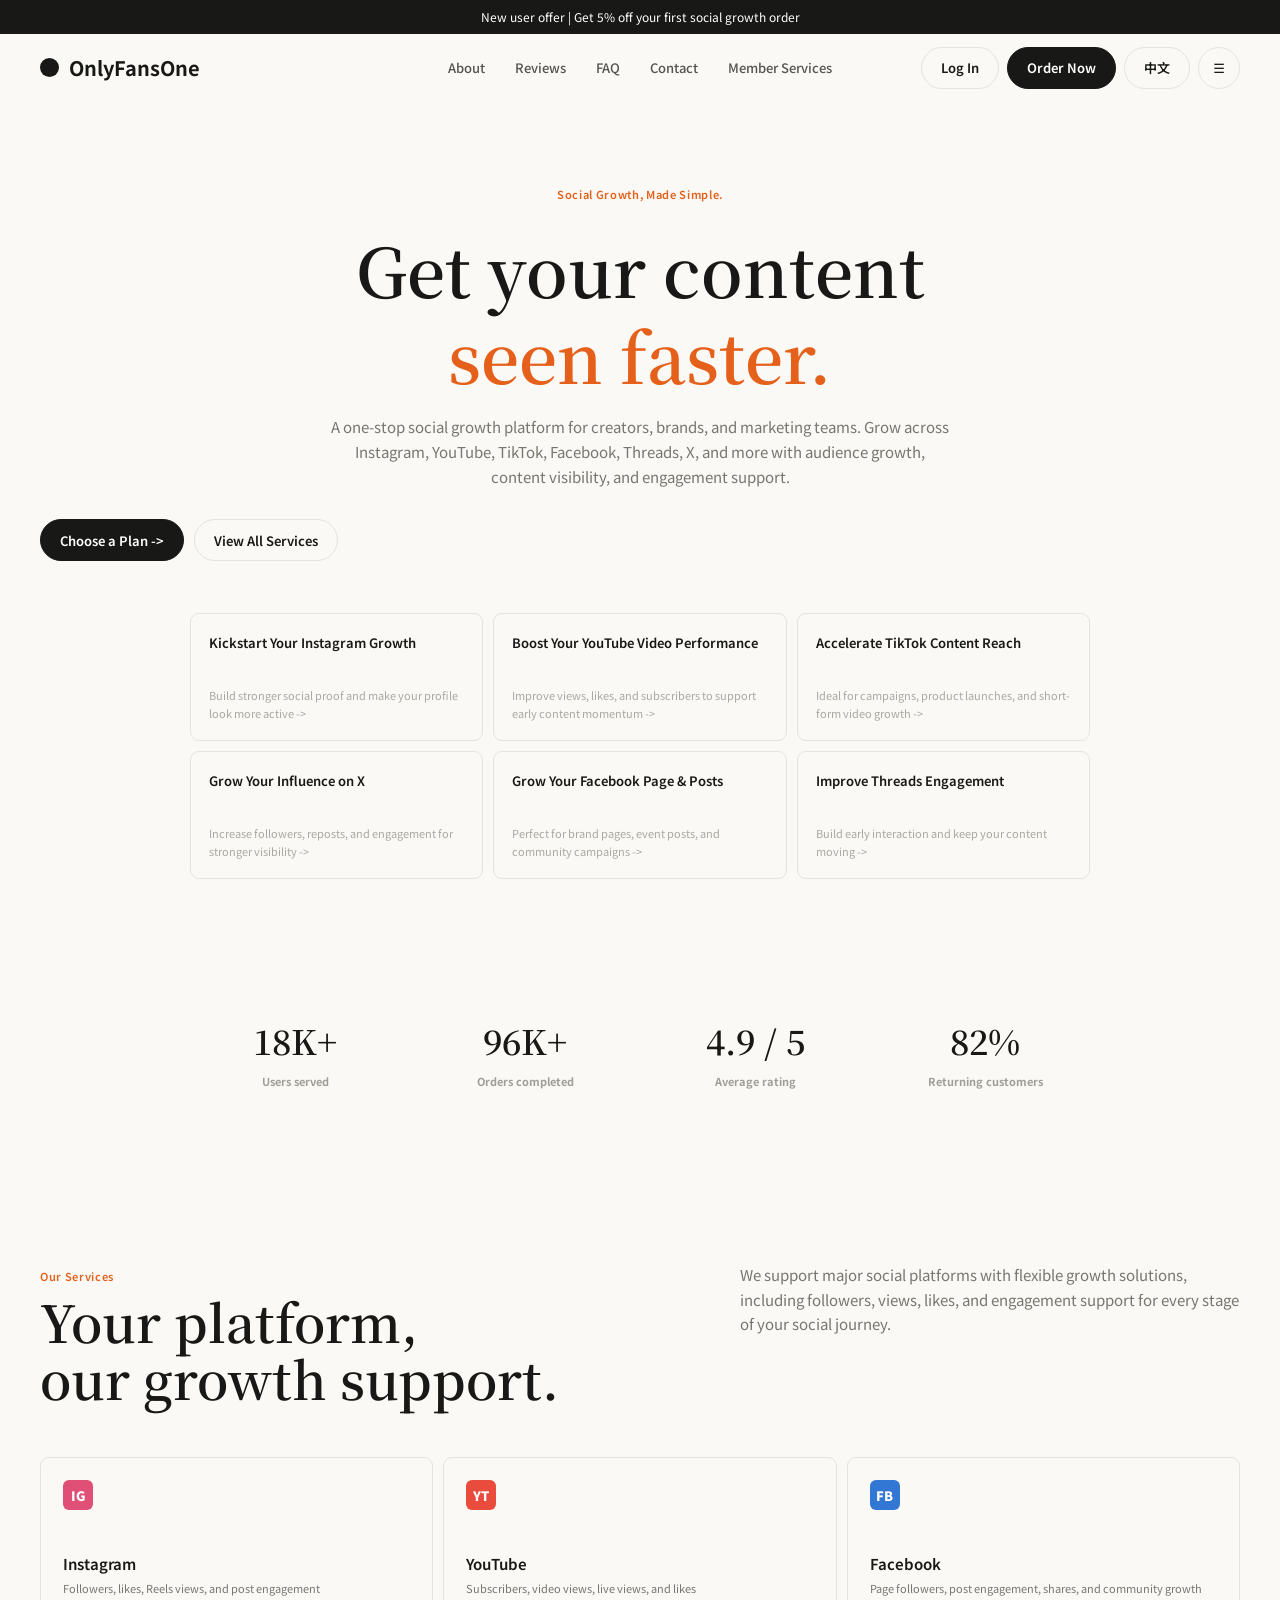
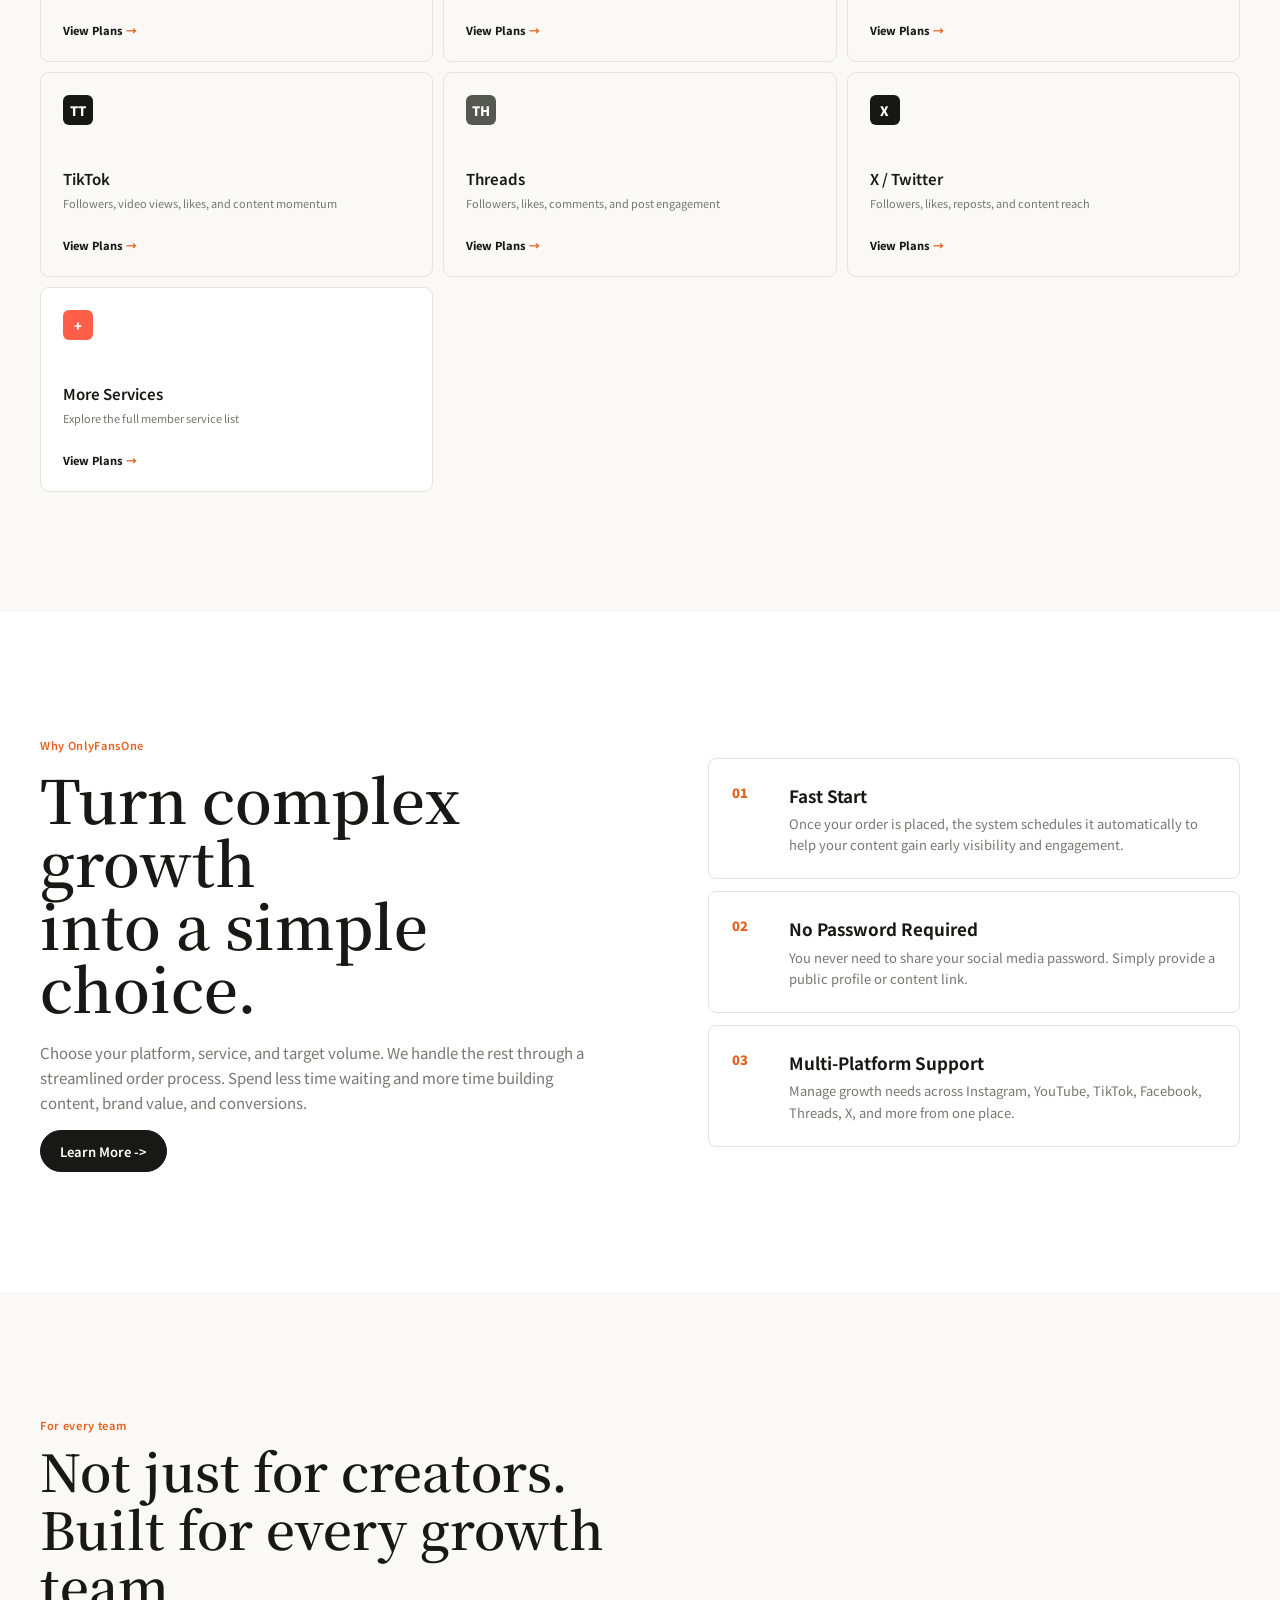
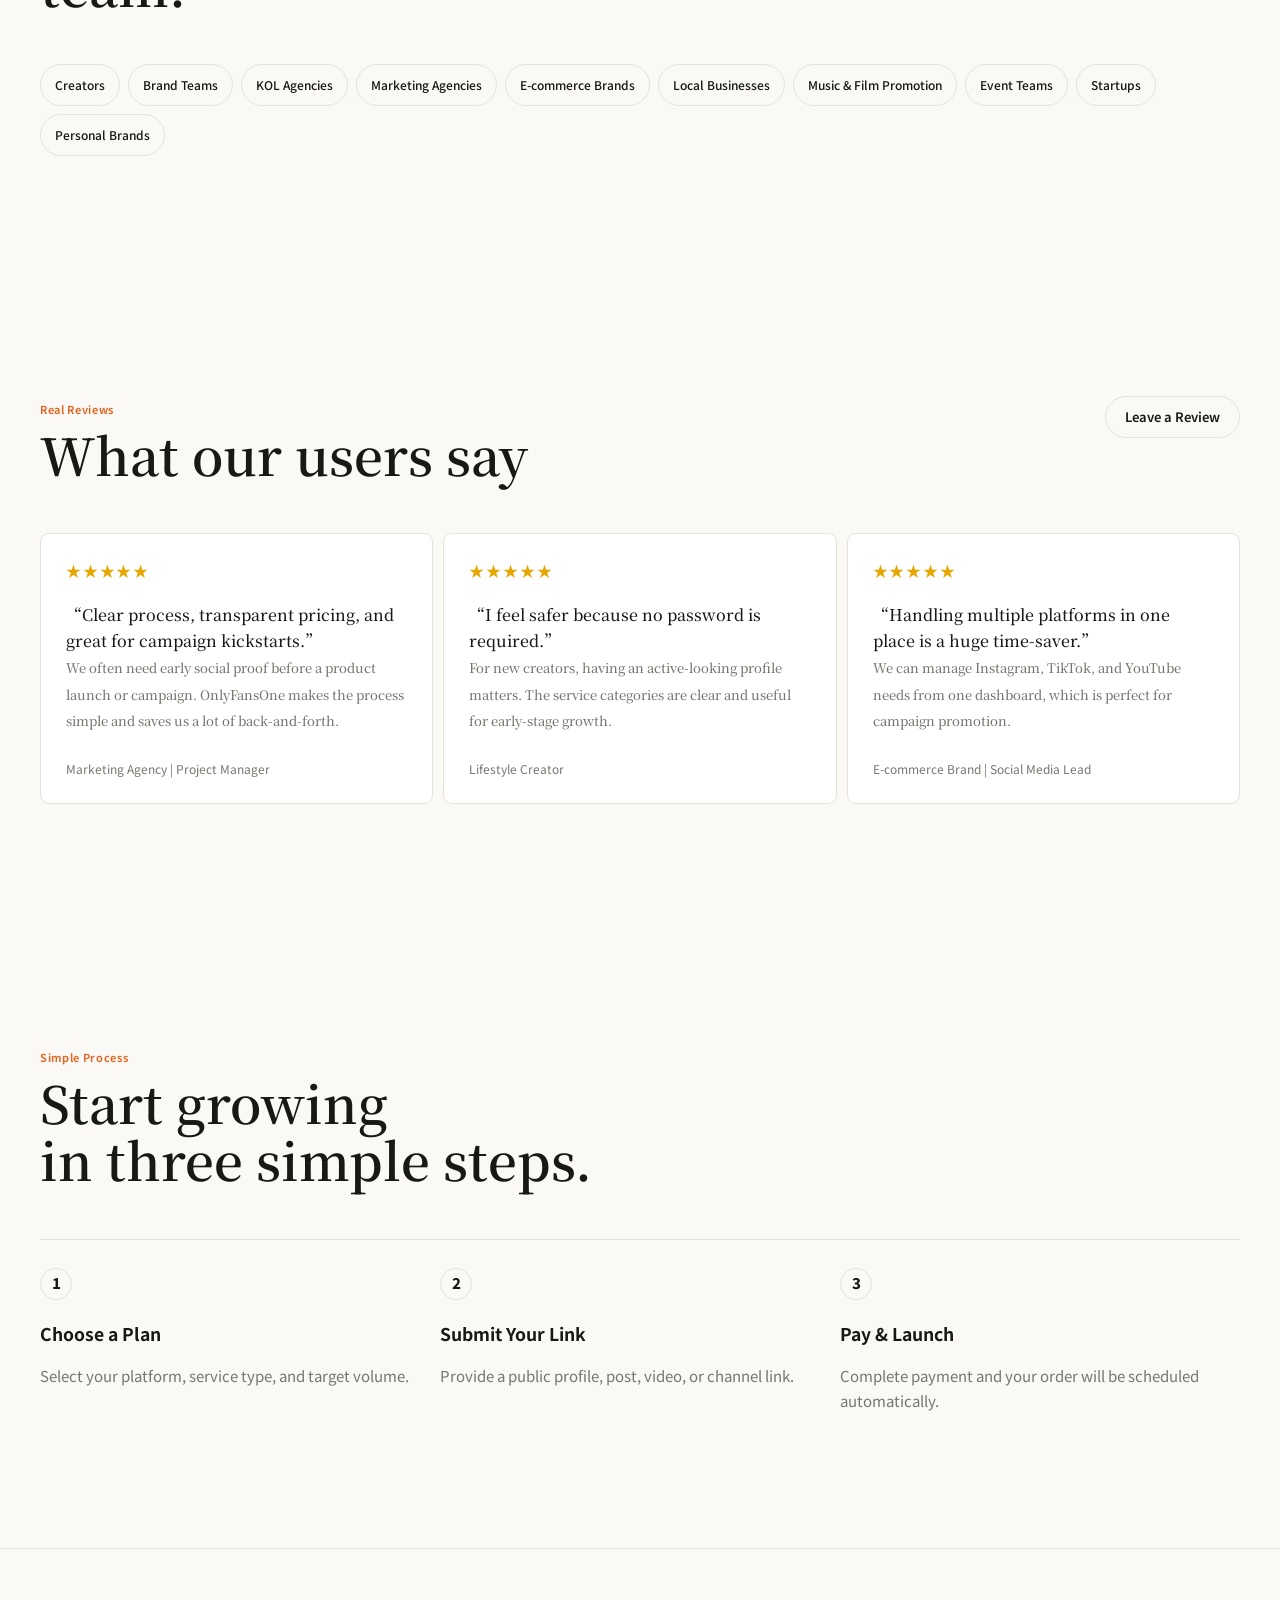
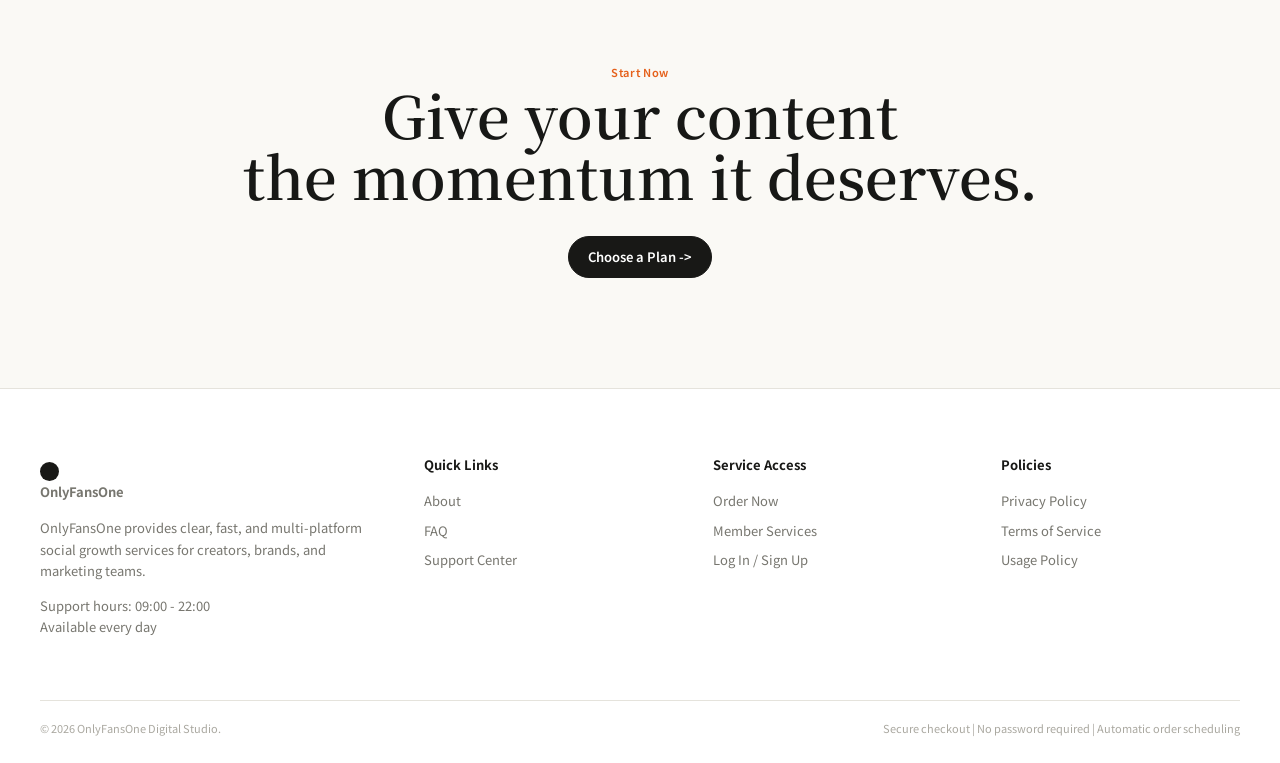
==== index.html @ 5cb70c7c "Publish OnlyFansOne static site" ====
<!doctype html>
<html lang="en">
<head>
  <meta charset="UTF-8">
  <meta name="viewport" content="width=device-width, initial-scale=1.0">
  <meta name="description" content="OnlyFansOne helps creators, brands, and marketing teams grow across Instagram, YouTube, TikTok, Facebook, Threads, X, and more with audience growth, content visibility, views, and engagement support.">
  <title>OnlyFansOne | Social Media Growth & Content Visibility Platform</title>
  <link rel="preconnect" href="https://fonts.googleapis.com">
  <link rel="preconnect" href="https://fonts.gstatic.com" crossorigin>
  <link href="https://fonts.googleapis.com/css2?family=Noto+Sans+TC:wght@400;500;600;700;800&family=Noto+Serif+TC:wght@500;600;700&display=swap" rel="stylesheet">
  <style>
:root {
  --ink: #171816;
  --muted: #666962;
  --line: #dfe1da;
  --paper: #f6f7f2;
  --white: #ffffff;
  --coral: #ff5f49;
  --coral-dark: #d93e2a;
  --teal: #0d8f7a;
  --teal-soft: #dff4ef;
  --yellow: #ffd65a;
  --blue: #3377d4;
  --shadow: 0 18px 45px rgba(23, 24, 22, .09);
}

* { box-sizing: border-box; }
html { scroll-behavior: smooth; }
body {
  margin: 0;
  color: var(--ink);
  background: var(--paper);
  font-family: "Noto Sans TC", system-ui, sans-serif;
  font-size: 15px;
  line-height: 1.65;
  letter-spacing: 0;
}
button, input, select, textarea { font: inherit; }
button, a { -webkit-tap-highlight-color: transparent; }
a { color: inherit; text-decoration: none; }
img { display: block; max-width: 100%; }
.container { width: min(1160px, calc(100% - 40px)); margin: 0 auto; }
.eyebrow { color: var(--teal); font-size: 12px; font-weight: 800; letter-spacing: .12em; text-transform: uppercase; }
.section { padding: 92px 0; }
.section-head { display: flex; align-items: end; justify-content: space-between; gap: 24px; margin-bottom: 34px; }
.section-head h2, .page-title h1 { margin: 5px 0 0; font-size: clamp(30px, 4vw, 52px); line-height: 1.12; letter-spacing: 0; }
.section-head p { max-width: 500px; margin: 0; color: var(--muted); }
.muted { color: var(--muted); }
.small { font-size: 13px; }
.top-strip {
  padding: 7px 20px;
  color: #fff;
  background: var(--ink);
  text-align: center;
  font-size: 12px;
}
.nav {
  position: sticky; top: 0; z-index: 20;
  border-bottom: 1px solid rgba(223, 225, 218, .85);
  background: rgba(246, 247, 242, .94);
  backdrop-filter: blur(14px);
}
.nav-inner { min-height: 70px; display: flex; align-items: center; gap: 25px; }
.brand { display: inline-flex; align-items: center; gap: 9px; margin-right: auto; font-size: 20px; font-weight: 900; }
.brand-mark { width: 30px; height: 30px; display: grid; place-items: center; color: #fff; background: var(--coral); border-radius: 7px; font-size: 16px; transform: rotate(-4deg); }
.nav-links { display: flex; align-items: center; gap: 22px; font-size: 14px; font-weight: 600; }
.nav-actions { display: flex; gap: 8px; }
.menu-button { display: none; }
.btn {
  min-height: 44px; padding: 10px 18px; border: 1px solid var(--ink); border-radius: 6px;
  display: inline-flex; align-items: center; justify-content: center; gap: 8px;
  color: #fff; background: var(--ink); cursor: pointer; font-weight: 800; transition: .2s ease;
}
.btn:hover { transform: translateY(-2px); box-shadow: 0 8px 18px rgba(23, 24, 22, .15); }
.btn:disabled { opacity: .35; cursor: not-allowed; transform: none; box-shadow: none; }
.btn-secondary { color: var(--ink); background: transparent; border-color: var(--line); }
.btn-coral { color: #fff; background: var(--coral); border-color: var(--coral); }
.btn-teal { color: #fff; background: var(--teal); border-color: var(--teal); }
.btn-icon { width: 42px; padding: 0; }
.hero { position: relative; min-height: 690px; overflow: hidden; background: #d6d8cf; }
.hero-image { position: absolute; inset: 0; width: 100%; height: 100%; object-fit: cover; object-position: center; }
.hero-overlay { position: absolute; inset: 0; background: linear-gradient(90deg, rgba(246,247,242,.98) 0%, rgba(246,247,242,.91) 38%, rgba(246,247,242,.18) 68%, rgba(246,247,242,0) 100%); }
.hero-content { position: relative; z-index: 1; padding: 110px 0 80px; }
.hero-copy { max-width: 630px; }
.hero h1 { margin: 12px 0 20px; font-size: clamp(48px, 7vw, 88px); line-height: .98; letter-spacing: 0; }
.hero h1 span { color: var(--coral); }
.hero p { max-width: 560px; color: #454741; font-size: 17px; }
.hero-actions { display: flex; gap: 10px; margin: 30px 0 52px; }
.metrics { display: grid; grid-template-columns: repeat(4, 1fr); gap: 1px; width: min(640px, 100%); background: rgba(23,24,22,.18); border: 1px solid rgba(23,24,22,.18); }
.metric { padding: 15px 18px; background: rgba(255,255,255,.72); backdrop-filter: blur(8px); }
.metric b { display: block; font-size: 23px; line-height: 1.2; }
.metric span { color: var(--muted); font-size: 12px; }
.trust-band { padding: 18px 0; color: #fff; background: var(--teal); }
.trust-row { display: flex; justify-content: space-between; gap: 20px; font-size: 13px; font-weight: 700; }
.trust-row span { display: flex; align-items: center; gap: 8px; }
.check { width: 20px; height: 20px; display: inline-grid; place-items: center; border: 1px solid rgba(255,255,255,.6); border-radius: 50%; }
.platform-grid { display: grid; grid-template-columns: repeat(3, 1fr); gap: 14px; }
.platform-card {
  min-height: 195px; padding: 22px; border: 1px solid var(--line); border-radius: 8px;
  display: flex; flex-direction: column; background: var(--white); transition: .2s ease;
}
.platform-card:hover { transform: translateY(-4px); border-color: var(--ink); box-shadow: var(--shadow); }
.platform-icon { width: 44px; height: 44px; display: grid; place-items: center; border-radius: 7px; color: #fff; background: var(--ink); font-size: 20px; font-weight: 900; }
.platform-card h3 { margin: 19px 0 2px; font-size: 18px; }
.platform-card p { margin: 0 0 20px; color: var(--muted); font-size: 13px; }
.platform-card .card-link { margin-top: auto; font-size: 13px; font-weight: 800; }
.platform-card .card-link::after { content: " →"; color: var(--coral); }
.platform-card.featured { color: #fff; background: var(--ink); border-color: var(--ink); }
.platform-card.featured p { color: #c7c9c3; }
.value-band { background: var(--ink); color: #fff; }
.value-layout { display: grid; grid-template-columns: 1.05fr 1fr; gap: 70px; align-items: center; }
.value-layout h2 { margin: 10px 0 22px; font-size: clamp(34px, 5vw, 60px); line-height: 1.05; }
.value-layout p { color: #c5c8c0; }
.value-list { display: grid; gap: 12px; }
.value-item { padding: 23px; border: 1px solid #393b37; border-radius: 7px; display: grid; grid-template-columns: 42px 1fr; gap: 15px; }
.value-number { color: var(--yellow); font-size: 13px; font-weight: 900; }
.value-item h3 { margin: 0 0 3px; font-size: 17px; }
.value-item p { margin: 0; font-size: 13px; }
.industry-list { display: flex; flex-wrap: wrap; gap: 9px; }
.industry-list span { padding: 10px 14px; border: 1px solid var(--line); border-radius: 6px; background: #fff; font-size: 13px; font-weight: 700; }
.testimonial-grid { display: grid; grid-template-columns: repeat(3, 1fr); gap: 14px; }
.quote-card { padding: 25px; border: 1px solid var(--line); border-radius: 8px; background: #fff; }
.stars { color: #e4a700; letter-spacing: .12em; }
.quote-card blockquote { min-height: 105px; margin: 18px 0 25px; font-size: 16px; font-weight: 600; }
.quote-card footer { color: var(--muted); font-size: 12px; }
.steps { display: grid; grid-template-columns: repeat(3, 1fr); gap: 0; border-top: 1px solid var(--ink); }
.step { padding: 28px 25px 0 0; }
.step-num { width: 32px; height: 32px; display: grid; place-items: center; color: #fff; background: var(--coral); border-radius: 50%; font-weight: 800; }
.step h3 { margin: 20px 0 5px; }
.cta-band { padding: 70px 0; color: #171816; background: var(--yellow); }
.cta-inner { display: flex; align-items: center; justify-content: space-between; gap: 30px; }
.cta-inner h2 { margin: 0; font-size: clamp(30px, 5vw, 58px); line-height: 1.05; }
.footer { padding: 65px 0 25px; color: #fff; background: #171816; }
.footer-grid { display: grid; grid-template-columns: 1.4fr repeat(3, 1fr); gap: 50px; }
.footer h4 { margin: 0 0 15px; font-size: 13px; }
.footer a { display: block; margin: 8px 0; color: #b9bcb4; font-size: 13px; }
.footer .brand { margin-bottom: 15px; }
.footer p { color: #b9bcb4; font-size: 13px; }
.footer-bottom { margin-top: 50px; padding-top: 18px; border-top: 1px solid #393b37; display: flex; justify-content: space-between; color: #8e918a; font-size: 11px; }
.page-title { padding: 70px 0 42px; border-bottom: 1px solid var(--line); }
.page-title p { max-width: 650px; color: var(--muted); }
.panel { border: 1px solid var(--line); border-radius: 8px; background: #fff; }
.order-shell { display: grid; grid-template-columns: minmax(0, 1.65fr) minmax(280px, .75fr); gap: 20px; align-items: start; }
.order-main { padding: 28px; }
.order-side { position: sticky; top: 90px; padding: 22px; }
.progress { display: flex; align-items: center; gap: 6px; margin-bottom: 28px; }
.progress span { height: 5px; flex: 1; background: var(--line); border-radius: 2px; }
.progress span.active { background: var(--coral); }
.field-label { display: block; margin: 0 0 9px; font-size: 13px; font-weight: 800; }
.choice-grid { display: grid; grid-template-columns: repeat(4, 1fr); gap: 8px; margin-bottom: 25px; }
.choice, .plan-choice {
  padding: 13px; border: 1px solid var(--line); border-radius: 6px; background: #fff;
  color: var(--ink); text-align: left; cursor: pointer; transition: .15s ease;
}
.choice:hover, .choice.selected, .plan-choice:hover, .plan-choice.selected { border-color: var(--teal); background: var(--teal-soft); }
.choice b { display: block; }
.choice small, .plan-choice small { color: var(--muted); }
.select {
  width: 100%; height: 48px; padding: 0 13px; border: 1px solid var(--line); border-radius: 6px; color: var(--ink); background: #fff;
}
.plan-grid { display: grid; grid-template-columns: repeat(3, 1fr); gap: 8px; margin-top: 10px; }
.plan-choice b, .plan-choice span { display: block; }
.plan-choice span { color: var(--coral-dark); font-weight: 800; }
.tag { display: inline-flex; padding: 3px 7px; border-radius: 4px; color: #fff; background: var(--coral); font-size: 10px; font-weight: 800; }
.summary-row { padding: 11px 0; border-bottom: 1px solid var(--line); display: flex; justify-content: space-between; gap: 15px; font-size: 13px; }
.summary-total { padding: 20px 0; display: flex; align-items: center; justify-content: space-between; }
.summary-total b:last-child { font-size: 25px; color: var(--coral-dark); }
.notice { margin: 24px 0; padding: 16px; border-left: 3px solid var(--yellow); background: #fff9df; color: #5b502d; font-size: 12px; }
.checkout-grid { display: grid; grid-template-columns: 1fr 1fr; gap: 15px; }
.form-group { margin-bottom: 16px; }
.form-group.full { grid-column: 1 / -1; }
.input { width: 100%; min-height: 48px; padding: 11px 13px; border: 1px solid var(--line); border-radius: 6px; background: #fff; }
.input:focus, .select:focus { outline: 2px solid rgba(13,143,122,.18); border-color: var(--teal); }
.radio-row { display: grid; grid-template-columns: repeat(3, 1fr); gap: 8px; }
.radio-card { position: relative; padding: 15px; border: 1px solid var(--line); border-radius: 6px; cursor: pointer; }
.radio-card:has(input:checked) { border-color: var(--teal); background: var(--teal-soft); }
.radio-card input { position: absolute; opacity: 0; }
.check-row { display: flex; align-items: flex-start; gap: 9px; margin: 12px 0; font-size: 13px; }
.success-box { padding: 60px 20px; text-align: center; }
.success-icon { width: 68px; height: 68px; margin: 0 auto 20px; display: grid; place-items: center; color: #fff; background: var(--teal); border-radius: 50%; font-size: 30px; }
.toolbar { margin-bottom: 18px; display: grid; grid-template-columns: 1fr 220px; gap: 10px; }
.service-table { width: 100%; border-collapse: collapse; background: #fff; font-size: 13px; }
.service-table th, .service-table td { padding: 15px 13px; border-bottom: 1px solid var(--line); text-align: left; }
.service-table th { position: sticky; top: 70px; color: var(--muted); background: #f0f1ec; font-size: 11px; }
.service-table td:nth-child(2) { color: var(--muted); }
.service-table td:nth-child(4) { color: var(--coral-dark); font-weight: 800; white-space: nowrap; }
.faq-list { border-top: 1px solid var(--line); }
.faq-item { border-bottom: 1px solid var(--line); }
.faq-question { width: 100%; padding: 22px 0; border: 0; display: flex; justify-content: space-between; color: var(--ink); background: transparent; text-align: left; cursor: pointer; font-weight: 800; }
.faq-answer { display: none; max-width: 800px; padding: 0 0 22px; color: var(--muted); }
.faq-item.open .faq-answer { display: block; }
.contact-layout, .about-layout { display: grid; grid-template-columns: 1fr 1fr; gap: 60px; }
.contact-card { padding: 30px; border: 1px solid var(--line); border-radius: 8px; background: #fff; }
.contact-card h3 { margin-top: 0; }
.contact-points { display: grid; gap: 8px; margin: 25px 0; }
.contact-points span { padding: 10px 0; border-bottom: 1px solid var(--line); }
.auth-wrap { min-height: 650px; display: grid; place-items: center; padding: 70px 20px; }
.auth-panel { width: min(440px, 100%); padding: 34px; }
.auth-panel h1 { margin: 0 0 5px; }
.auth-panel .btn { width: 100%; margin-top: 8px; }
.auth-links { margin-top: 18px; display: flex; justify-content: space-between; color: var(--teal); font-size: 13px; font-weight: 700; }
.legal { max-width: 800px; }
.legal h2 { margin-top: 38px; }
.toast {
  position: fixed; right: 22px; bottom: 22px; z-index: 100;
  max-width: 340px; padding: 13px 17px; color: #fff; background: var(--ink); border-radius: 6px;
  box-shadow: var(--shadow); opacity: 0; transform: translateY(12px); pointer-events: none; transition: .25s ease;
}
.toast.show { opacity: 1; transform: translateY(0); }

@media (max-width: 900px) {
  .nav-links { display: none; position: absolute; top: 70px; left: 0; right: 0; padding: 20px; background: var(--paper); border-bottom: 1px solid var(--line); flex-direction: column; align-items: flex-start; }
  .nav-links.open { display: flex; }
  .nav-actions .btn-secondary { display: none; }
  .nav-actions .menu-button { display: inline-flex; }
  .hero { min-height: 760px; }
  .hero-image { object-position: 68% center; }
  .hero-overlay { background: linear-gradient(180deg, rgba(246,247,242,.96) 0%, rgba(246,247,242,.85) 55%, rgba(246,247,242,.15) 100%); }
  .hero-content { padding-top: 75px; }
  .platform-grid, .testimonial-grid { grid-template-columns: repeat(2, 1fr); }
  .value-layout, .contact-layout, .about-layout, .order-shell { grid-template-columns: 1fr; }
  .order-side { position: static; }
  .footer-grid { grid-template-columns: repeat(2, 1fr); }
}

@media (max-width: 620px) {
  .container { width: min(100% - 28px, 1160px); }
  .section { padding: 62px 0; }
  .nav-inner { min-height: 62px; gap: 8px; }
  .nav-actions .btn { min-height: 38px; padding: 7px 10px; font-size: 12px; }
  .brand { font-size: 17px; }
  .hero { min-height: 720px; }
  .hero h1 { font-size: 49px; }
  .hero-copy p { font-size: 14px; }
  .hero-actions { margin: 22px 0 38px; }
  .metrics { grid-template-columns: repeat(2, 1fr); }
  .trust-row { display: grid; grid-template-columns: 1fr 1fr; }
  .section-head, .cta-inner { align-items: flex-start; flex-direction: column; }
  .section-head h2 { font-size: 34px; }
  .platform-grid, .testimonial-grid, .steps, .plan-grid, .choice-grid, .checkout-grid, .radio-row { grid-template-columns: 1fr; }
  .platform-card { min-height: 160px; }
  .footer-grid { grid-template-columns: 1fr; gap: 30px; }
  .footer-bottom { flex-direction: column; gap: 8px; }
  .order-main { padding: 18px; }
  .toolbar { grid-template-columns: 1fr; }
  .table-wrap { overflow-x: auto; }
  .service-table { min-width: 760px; }
}

/* Editorial product style */
:root {
  --ink: #181816;
  --muted: #77766f;
  --line: #e5e3dc;
  --paper: #faf9f5;
  --white: #ffffff;
  --coral: #e5601a;
  --coral-dark: #c94f12;
  --teal: #277c68;
  --teal-soft: #edf5f1;
  --yellow: #f3d77f;
  --shadow: 0 12px 40px rgba(35, 31, 24, .06);
}

body { background: var(--paper); font-weight: 400; }
.top-strip {
  display: block;
  padding: 7px 20px;
  color: #fff;
  background: var(--ink);
  text-align: center;
  font-size: 12px;
}
.container { width: min(1200px, calc(100% - 48px)); }
.nav { background: rgba(250, 249, 245, .92); border-color: transparent; }
.nav-inner { min-height: 68px; }
.brand { gap: 10px; font-size: 20px; font-weight: 700; }
.brand-mark { width: 19px; height: 19px; border-radius: 50%; background: var(--ink); color: transparent; transform: none; }
.nav-links { position: absolute; left: 50%; transform: translateX(-50%); gap: 30px; color: #55544f; font-size: 13px; font-weight: 500; white-space: nowrap; }
.btn { min-height: 42px; padding: 9px 19px; border-radius: 100px; font-size: 13px; font-weight: 600; }
.btn:hover { transform: translateY(-1px); box-shadow: 0 6px 20px rgba(23, 24, 22, .1); }
.btn-coral { background: var(--ink); border-color: var(--ink); }
.btn-teal { background: var(--ink); border-color: var(--ink); }
.lang-toggle {
  min-width: 54px;
  color: var(--ink);
  background: transparent;
  border-color: var(--line);
}
.eyebrow { color: var(--coral); letter-spacing: .06em; font-size: 11px; font-weight: 600; text-transform: none; }
.section { padding: 120px 0; }
.section-head { align-items: start; margin-bottom: 50px; }
.section-head h2, .page-title h1, .value-layout h2, .cta-inner h2, .contact-layout h2 {
  font-family: "Noto Serif TC", serif;
  font-weight: 600;
}
.section-head h2 { max-width: 660px; font-size: clamp(35px, 4vw, 56px); }

.hero { min-height: auto; padding: 78px 0 90px; background: var(--paper); }
.hero-content { padding: 0; text-align: center; }
.hero-copy { max-width: 850px; margin: 0 auto; }
.hero h1 { max-width: 800px; margin: 20px auto 16px; font-family: "Noto Serif TC", serif; font-size: clamp(42px, 5.3vw, 70px); font-weight: 600; line-height: 1.28; }
.hero h1 span { color: var(--coral); }
.hero p { max-width: 620px; margin: 0 auto; color: var(--muted); font-size: 15px; }
.growth-console { max-width: 900px; min-height: 245px; margin: 48px auto 16px; padding: 20px; border: 1px solid #dedcd5; border-radius: 11px; display: flex; flex-direction: column; justify-content: space-between; background: #fff; box-shadow: var(--shadow); text-align: left; }
.console-input { display: flex; align-items: flex-start; justify-content: space-between; gap: 20px; min-height: 125px; padding: 6px 5px; }
.console-prompt { max-width: 650px; color: #9b9992; font-size: 18px; line-height: 1.6; }
.console-send { width: 34px; height: 34px; flex: 0 0 auto; display: grid; place-items: center; border-radius: 50%; color: #fff; background: var(--ink); font-size: 20px; line-height: 1; }
.console-tools { display: flex; align-items: center; gap: 7px; overflow-x: auto; padding-top: 12px; border-top: 1px solid #f0eee8; scrollbar-width: none; }
.console-tools::-webkit-scrollbar { display: none; }
.console-tools a, .tool-add { height: 31px; padding: 4px 10px; border: 1px solid var(--line); border-radius: 100px; display: inline-flex; flex: 0 0 auto; align-items: center; gap: 6px; color: #55544f; background: #fff; font-size: 11px; }
.console-tools a:hover { border-color: #aaa79f; }
.console-tools i { width: 14px; height: 14px; display: grid; place-items: center; border-radius: 4px; color: #fff; font-size: 8px; font-style: normal; }
.tool-add { width: 31px; justify-content: center; padding: 0; font-size: 17px; }
.quick-workflows { max-width: 900px; margin: 48px auto 0; display: grid; grid-template-columns: repeat(3, 1fr); gap: 10px; text-align: left; }
.quick-workflows a { min-height: 128px; padding: 18px; border: 1px solid var(--line); border-radius: 9px; display: flex; flex-direction: column; justify-content: space-between; background: transparent; transition: .2s ease; }
.quick-workflows a:hover { background: #fff; border-color: #c8c5bd; transform: translateY(-2px); }
.quick-workflows b { font-size: 13px; font-weight: 600; }
.quick-workflows span { color: #aaa8a0; font-size: 11px; }
.hero-more { margin-top: 24px; }
.trust-band { padding: 44px 0 52px; color: var(--ink); background: var(--paper); }
.trust-row { max-width: 900px; margin: 0 auto; display: grid; grid-template-columns: repeat(4, 1fr); text-align: center; }
.trust-row span { display: block; }
.trust-row b { display: block; font-family: "Noto Serif TC", serif; font-size: 34px; font-weight: 600; }
.trust-row small { color: #a09e97; font-size: 11px; }

.platform-grid { grid-template-columns: repeat(3, 1fr); gap: 10px; }
.platform-card { min-height: 205px; padding: 22px; border-color: var(--line); border-radius: 9px; background: transparent; }
.platform-card:hover { border-color: #bdbab1; background: #fff; box-shadow: none; transform: translateY(-2px); }
.platform-icon { width: 30px; height: 30px; border-radius: 6px; font-size: 13px; }
.platform-card h3 { margin-top: 42px; font-size: 15px; font-weight: 600; }
.platform-card p, .platform-card .card-link { font-size: 11px; }
.platform-card.featured { color: var(--ink); background: #fff; border-color: var(--line); }
.platform-card.featured p { color: var(--muted); }
.platform-card .card-link::after { color: var(--coral); }

.value-band { color: var(--ink); background: #fff; }
.value-layout { gap: 110px; }
.value-layout p { color: var(--muted); }
.value-item { border-color: var(--line); border-radius: 8px; }
.value-number { color: var(--coral); }
.industry-list { gap: 8px; }
.industry-list span { border-radius: 100px; background: transparent; font-size: 12px; font-weight: 500; }
.testimonial-grid { gap: 10px; }
.quote-card { border-radius: 9px; background: transparent; }
.quote-card blockquote { font-family: "Noto Serif TC", serif; font-weight: 500; }
.steps { border-color: var(--line); }
.step-num { color: var(--ink); background: transparent; border: 1px solid var(--line); }
.cta-band { padding: 110px 0; background: var(--paper); border-top: 1px solid var(--line); }
.cta-inner { justify-content: center; text-align: center; flex-direction: column; }
.footer { color: var(--ink); background: #fff; border-top: 1px solid var(--line); }
.footer a, .footer p { color: var(--muted); }
.footer-bottom { border-color: var(--line); color: #aaa8a0; }
.footer .brand-mark { background: var(--ink); }

.page-title { padding: 100px 0 70px; text-align: center; border-color: var(--line); }
.page-title h1 { font-size: clamp(42px, 6vw, 70px); }
.page-title p { margin-left: auto; margin-right: auto; }
.panel { border-color: var(--line); border-radius: 9px; box-shadow: none; }
.order-main, .order-side, .auth-panel, .contact-card, .quote-card { background: #fff; }
.choice, .plan-choice, .input, .select, .radio-card { border-radius: 7px; }
.choice:hover, .choice.selected, .plan-choice:hover, .plan-choice.selected { border-color: #bcb8ae; background: #f5f3ed; }
.progress span.active { background: var(--coral); }
.summary-total b:last-child, .service-table td:nth-child(4) { color: var(--coral-dark); }
.service-table th { background: #f4f2ed; }
.auth-panel h1 { font-family: "Noto Serif TC", serif; }

@media (max-width: 900px) {
  .nav-links { position: absolute; left: 0; transform: none; }
  .hero { padding-top: 55px; min-height: auto; }
  .quick-workflows { grid-template-columns: 1fr; }
  .quick-workflows a { min-height: 100px; }
  .value-layout { gap: 50px; }
}

@media (max-width: 620px) {
  .container { width: min(100% - 28px, 1200px); }
  .section { padding: 76px 0; }
  .hero { padding: 48px 0 58px; }
  .hero h1 { font-size: 39px; line-height: 1.32; }
  .hero p { font-size: 13px; }
  .quick-workflows { margin-top: 32px; }
  .trust-row { grid-template-columns: repeat(2, 1fr); row-gap: 30px; }
  .trust-row b { font-size: 28px; }
  .platform-grid { grid-template-columns: 1fr; }
  .platform-card { min-height: 160px; }
  .platform-card h3 { margin-top: 25px; }
}

</style>
</head>
<body>
  <div id="app"></div>
  <div id="metal-entry"></div>
  <div id="toast" class="toast" role="status"></div>
  <script>
const BRAND = "OnlyFansOne";
const DEFAULT_LANG = "en";

const copy = {
  en: {
    metaTitle: "OnlyFansOne | Social Media Growth & Content Visibility Platform",
    metaDescription: "OnlyFansOne helps creators, brands, and marketing teams grow across Instagram, YouTube, TikTok, Facebook, Threads, X, and more with audience growth, content visibility, views, and engagement support.",
    locale: "en-US",
    currency: "US$",
    topStrip: "New user offer | Get 5% off your first social growth order",
    nav: {
      about: "About",
      reviews: "Reviews",
      faq: "FAQ",
      contact: "Contact",
      services: "Member Services",
      login: "Log In",
      order: "Order Now",
      menu: "Open menu",
      language: "中文"
    },
    footer: {
      ctaEyebrow: "Start Now",
      ctaTitle: "Give your content<br>the momentum it deserves.",
      ctaButton: "Choose a Plan ->",
      description: "OnlyFansOne provides clear, fast, and multi-platform social growth services for creators, brands, and marketing teams.",
      support: "Support hours: 09:00 - 22:00<br>Available every day",
      quickLinks: "Quick Links",
      serviceAccess: "Service Access",
      policies: "Policies",
      supportCenter: "Support Center",
      loginSignup: "Log In / Sign Up",
      privacy: "Privacy Policy",
      terms: "Terms of Service",
      usage: "Usage Policy",
      bottom: "Secure checkout | No password required | Automatic order scheduling"
    },
    platformDescriptions: {
      Instagram: "Followers, likes, Reels views, and post engagement",
      YouTube: "Subscribers, video views, live views, and likes",
      Facebook: "Page followers, post engagement, shares, and community growth",
      TikTok: "Followers, video views, likes, and content momentum",
      Threads: "Followers, likes, comments, and post engagement",
      "X / Twitter": "Followers, likes, reposts, and content reach"
    },
    itemsByPlatform: {
      Instagram: ["Instagram Followers - Global", "Instagram Followers - Premium", "Instagram Reels Views", "Instagram Post Likes", "Instagram Post Saves"],
      YouTube: ["YouTube Subscribers - Global", "YouTube Video Views", "YouTube Live Views", "YouTube Video Likes"],
      Facebook: ["Facebook Page Followers", "Facebook Group Members", "Facebook Post Likes", "Facebook Post Shares"],
      TikTok: ["TikTok Followers - Global", "TikTok Video Views", "TikTok Video Likes"],
      Threads: ["Threads Followers", "Threads Post Likes", "Threads Comments"],
      "X / Twitter": ["X Followers", "X Post Likes", "X Reposts"]
    },
    serviceSuffixes: ["Followers | Global | Stable", "Views | Fast Start", "Likes | Natural Pace", "Engagement | Refill Support"],
    moreServices: "More Services",
    moreServicesDesc: "Explore the full member service list",
    viewPlans: "View Plans",
    home: {
      eyebrow: "Social Growth, Made Simple.",
      title: `Get your content<br><span>seen faster.</span>`,
      subtitle: "A one-stop social growth platform for creators, brands, and marketing teams. Grow across Instagram, YouTube, TikTok, Facebook, Threads, X, and more with audience growth, content visibility, and engagement support.",
      primary: "Choose a Plan ->",
      secondary: "View All Services",
      workflows: [
        ["Instagram", "Kickstart Your Instagram Growth", "Build stronger social proof and make your profile look more active"],
        ["YouTube", "Boost Your YouTube Video Performance", "Improve views, likes, and subscribers to support early content momentum"],
        ["TikTok", "Accelerate TikTok Content Reach", "Ideal for campaigns, product launches, and short-form video growth"],
        ["X / Twitter", "Grow Your Influence on X", "Increase followers, reposts, and engagement for stronger visibility"],
        ["Facebook", "Grow Your Facebook Page & Posts", "Perfect for brand pages, event posts, and community campaigns"],
        ["Threads", "Improve Threads Engagement", "Build early interaction and keep your content moving"]
      ],
      metrics: [["18K+", "Users served"], ["96K+", "Orders completed"], ["4.9 / 5", "Average rating"], ["82%", "Returning customers"]],
      servicesEyebrow: "Our Services",
      servicesTitle: "Your platform,<br>our growth support.",
      servicesDescription: "We support major social platforms with flexible growth solutions, including followers, views, likes, and engagement support for every stage of your social journey.",
      whyEyebrow: "Why OnlyFansOne",
      whyTitle: "Turn complex growth<br>into a simple choice.",
      whyDescription: "Choose your platform, service, and target volume. We handle the rest through a streamlined order process. Spend less time waiting and more time building content, brand value, and conversions.",
      whyButton: "Learn More ->",
      values: [
        ["Fast Start", "Once your order is placed, the system schedules it automatically to help your content gain early visibility and engagement."],
        ["No Password Required", "You never need to share your social media password. Simply provide a public profile or content link."],
        ["Multi-Platform Support", "Manage growth needs across Instagram, YouTube, TikTok, Facebook, Threads, X, and more from one place."]
      ],
      teamsEyebrow: "For every team",
      teamsTitle: "Not just for creators.<br>Built for every growth team.",
      teams: ["Creators", "Brand Teams", "KOL Agencies", "Marketing Agencies", "E-commerce Brands", "Local Businesses", "Music & Film Promotion", "Event Teams", "Startups", "Personal Brands"],
      reviewsEyebrow: "Real Reviews",
      reviewsTitle: "What our users say",
      leaveReview: "Leave a Review",
      reviews: [
        ["Marketing Agency | Project Manager", "Clear process, transparent pricing, and great for campaign kickstarts.", "We often need early social proof before a product launch or campaign. OnlyFansOne makes the process simple and saves us a lot of back-and-forth."],
        ["Lifestyle Creator", "I feel safer because no password is required.", "For new creators, having an active-looking profile matters. The service categories are clear and useful for early-stage growth."],
        ["E-commerce Brand | Social Media Lead", "Handling multiple platforms in one place is a huge time-saver.", "We can manage Instagram, TikTok, and YouTube needs from one dashboard, which is perfect for campaign promotion."]
      ],
      processEyebrow: "Simple Process",
      processTitle: "Start growing<br>in three simple steps.",
      steps: [
        ["Choose a Plan", "Select your platform, service type, and target volume."],
        ["Submit Your Link", "Provide a public profile, post, video, or channel link."],
        ["Pay & Launch", "Complete payment and your order will be scheduled automatically."]
      ]
    },
    order: {
      received: "Order Received",
      successTitle: "Your order has been created",
      successText: "Order number OFO{order}. Once payment is completed, your order will be scheduled automatically. Progress updates will be sent to your email.",
      backHome: "Back to Home",
      summary: "Order Summary",
      platform: "Platform",
      service: "Service",
      notSelected: "Not selected",
      targetVolume: "Target Volume",
      total: "Total",
      noAmount: "US$ -",
      secure: "Secure checkout | No social media password required",
      checkoutEyebrow: "Guest Checkout",
      checkoutTitle: "Complete your order",
      checkoutDescription: "Final step. Confirm your target link and payment details.",
      targetUrl: "Target URL *",
      targetHint: "Please enter the full public link of your profile, post, video, or channel.",
      invoice: "Invoice Type *",
      invoicePersonal: "Electronic Invoice",
      invoiceCompany: "Company Invoice",
      payment: "Payment Method *",
      card: "Credit Card",
      atm: "ATM Transfer",
      linePay: "LINE Pay",
      mobilePay: "Mobile payment",
      remember: "Remember my details on this browser",
      agree: "I have read and agree to the",
      terms: "Terms of Service",
      payButton: "Proceed to Payment",
      orderEyebrow: "Guest Order",
      orderTitle: "Choose your growth plan",
      orderDescription: "No account required. Select your platform and service, then proceed to secure checkout.",
      stepPlatform: "1. Choose a platform",
      stepService: "2. Select a service",
      stepVolume: "3. Choose target volume",
      servicePlaceholder: "Select a service",
      save: "Save",
      noticeTitle: "Before placing an order:",
      notice: "Make sure your profile or content link is public. Avoid changing usernames, deleting content, or switching privacy settings during processing. Data may fluctuate naturally depending on the platform.",
      continue: "Confirm & Continue ->"
    },
    services: {
      eyebrow: "Member Services",
      title: "Member Service List",
      description: "Explore full service specifications, flexible volumes, and member pricing. Log in to create member orders, ideal for long-term use and bulk management.",
      search: "Search by platform, service name, or ID",
      all: "All Platforms",
      category: "Category",
      id: "ID",
      name: "Service Name",
      price: "Unit Price",
      min: "Min",
      max: "Max",
      details: "Details",
      view: "View"
    },
    faq: {
      eyebrow: "Help Center",
      title: "Frequently Asked Questions",
      description: "Find quick answers about plans, payment, safety, and order processing.",
      items: [
        ["What is the difference between guest orders and member services?", "Guest orders are ideal for quick purchases. Member services provide more specifications, flexible volumes, and member pricing for long-term use."],
        ["Do I need to provide my social media password?", "No. OnlyFansOne never asks for your social media password. You only need to provide a public profile or content link."],
        ["When will my order start?", "Most orders are scheduled automatically after payment confirmation and usually begin within minutes to hours, depending on the platform and service type."],
        ["Can numbers fluctuate?", "Yes. Social media data may fluctuate naturally. Some services include refill support based on plan conditions."],
        ["Which platforms are supported?", "We currently support Instagram, YouTube, TikTok, Facebook, Threads, X / Twitter, and other major platforms."],
        ["How do I choose the right plan?", "For new accounts, start with followers and basic engagement. For content promotion, choose views, likes, or comment engagement services."],
        ["Is this suitable for brands or agencies?", "Yes. Brands, agencies, creators, talent managers, and e-commerce teams can use OnlyFansOne for multi-platform growth needs."],
        ["Why improve social media performance?", "Stronger baseline metrics help improve credibility, first impressions, and campaign momentum, while long-term growth still depends on consistent content and real audience relationships."],
        ["How can I contact support?", "Contact us through the support center. For order issues, prepare your order number, email, and target link."],
        ["Do you provide invoices?", "Yes. Electronic and company invoices are available depending on the checkout option."]
      ]
    },
    about: {
      eyebrow: "About OnlyFansOne",
      title: "Every great piece of content<br>deserves a stronger start.",
      introTitle: "A social growth platform built for creators, brands, and marketing teams.",
      body: "We turn complex social media growth needs into a clear, transparent, self-service process, helping users kickstart content performance, improve social proof, and build a more attractive online presence.<br><br>We believe long-term growth comes from quality content, consistent execution, and clear positioning. Our role is to help you move faster through the early stage, so you can spend more time on creation, communication, and business results.",
      values: [
        ["Transparent", "Clear service specs, pricing, and usage notes."],
        ["Efficient", "Automated scheduling with less back-and-forth."],
        ["Secure", "No password required, reducing unnecessary risk."],
        ["Long-Term", "Not just one-time exposure, but sustainable growth support."]
      ]
    },
    contact: {
      eyebrow: "Customer Care",
      title: "Need help?<br>We’ll help you figure it out.",
      description: "If you need help with ordering, payment, target links, or choosing the right service, our support team is here to assist. For order-related questions, please prepare your order number, email, and target link.",
      points: [["Support Hours", "09:00 - 22:00"], ["Availability", "Every day"], ["Support Topics", "Account questions, order status, payment issues, service consultation"]],
      button: "Contact Support ->",
      cardEyebrow: "Before you message",
      cardTitle: "Help us respond faster",
      cardText: "For order issues, prepare your order number, order email, and target link. For new service requests, describe the platform, service type, and target volume.",
      notice: "Our support team will never ask for your social media password or remote access."
    },
    auth: {
      member: "OnlyFansOne Member",
      login: ["Member Login", "Log in to view member services, order history, and exclusive pricing.", "Log In", "New here?", "/user/auth/signup", "Sign up", "Forgot password?"],
      signup: ["Create Your Account", "Sign up to access full member services, ideal for long-term growth and bulk order management.", "Sign Up", "Already have an account?", "/user/auth/login", "Log in"],
      forgot: ["Forgot Password", "Enter your email and we’ll send you a password reset link.", "Send Reset Link", "Remembered your password?", "/user/auth/login", "Back to login"],
      password: "Password",
      passwordPlaceholder: "At least 8 characters",
      confirmPassword: "Confirm Password",
      confirmPlaceholder: "Enter password again",
      agree: "I agree to the Terms of Service and Privacy Policy"
    },
    legal: {
      eyebrow: "Legal",
      updated: "Last updated: June 9, 2026",
      privacyTitle: "Privacy Policy",
      termsTitle: "Terms of Service",
      privacy: [
        ["Information Collection and Use", "When you register, place an order, or contact support, we may collect your email, order details, payment status, and necessary tracking parameters to provide service, support customers, and improve the platform."],
        ["Cookies and Tracking Parameters", "This site may store gclid, gbraid, wbraid, and client_id to measure advertising performance. You can manage cookies through your browser settings."],
        ["Data Security and Third-Party Services", "Payments and invoices may be processed by third-party providers. We share information only where needed to complete services and take reasonable measures to protect personal data."]
      ],
      terms: [
        ["Payment and Delivery", "After payment is completed, orders are scheduled automatically. Actual start and completion times depend on platform status, service specifications, and target account conditions."],
        ["Customer Responsibility", "Keep the target account or content public during processing. Avoid changing usernames, URLs, or privacy settings, and avoid duplicate orders for the same target."],
        ["Cancellation, Refunds, and Risk", "Once confirmed, orders enter scheduling and generally cannot be cancelled, changed, or refunded to the original payment method. Social data may fluctuate naturally, and users should evaluate related risks."],
        ["Disputes and Contact", "If you have questions about an order or service, prepare your order number and contact support. We will assist according to the service specification."]
      ]
    },
    toast: {
      service: "Service #{id}: keep the account public. Orders usually begin within 0-24 hours.",
      line: "Support contact can be connected before launch.",
      auth: "Demo mode: form validation completed."
    }
  },
  zh: {
    metaTitle: "OnlyFansOne | 社媒增长与内容曝光服务平台",
    metaDescription: "OnlyFansOne 为创作者、品牌和营销团队提供 Instagram、YouTube、TikTok、Facebook、Threads、X 等平台的社媒增长服务，支持粉丝增长、内容曝光、观看提升与互动优化。",
    locale: "zh-CN",
    currency: "US$",
    topStrip: "新用户专享 | 首单社媒增长方案立享 95 折",
    nav: {
      about: "关于我们",
      reviews: "客户评价",
      faq: "常见问题",
      contact: "联系我们",
      services: "会员服务",
      login: "登录",
      order: "立即下单",
      menu: "开启菜单",
      language: "EN"
    },
    footer: {
      ctaEyebrow: "Start Now",
      ctaTitle: "让内容表现，<br>从现在开始加速。",
      ctaButton: "立即选择方案 ->",
      description: "OnlyFansOne 为创作者、品牌和营销团队提供清晰、快速、跨平台的社媒增长服务，帮助内容更快获得曝光与互动。",
      support: "客服时间 09:00 - 22:00<br>全年无休",
      quickLinks: "快速链接",
      serviceAccess: "服务入口",
      policies: "政策",
      supportCenter: "客服中心",
      loginSignup: "登录 / 注册",
      privacy: "隐私权政策",
      terms: "服务条款",
      usage: "使用政策",
      bottom: "安全结账 | 无需提供密码 | 付款后自动排程"
    },
    platformDescriptions: {
      Instagram: "粉丝、点赞、Reels 观看与内容互动",
      YouTube: "订阅、视频观看、直播观看与点赞",
      Facebook: "粉专关注、帖子互动、分享与社群增长",
      TikTok: "粉丝、视频播放、点赞与内容热度提升",
      Threads: "粉丝、点赞、评论与帖子互动",
      "X / Twitter": "粉丝、点赞、转发与内容扩散"
    },
    itemsByPlatform: {
      Instagram: ["Instagram 粉丝 - 全球", "Instagram 粉丝 - 精选", "Instagram Reels 观看数", "Instagram 帖子点赞", "Instagram 帖子收藏"],
      YouTube: ["YouTube 订阅 - 全球", "YouTube 视频观看次数", "YouTube 直播观看人数", "YouTube 视频点赞"],
      Facebook: ["Facebook 粉专粉丝", "Facebook 社团成员", "Facebook 帖子点赞", "Facebook 帖子分享"],
      TikTok: ["TikTok 粉丝 - 全球", "TikTok 视频观看数", "TikTok 视频点赞"],
      Threads: ["Threads 粉丝", "Threads 帖子点赞", "Threads 评论"],
      "X / Twitter": ["X 粉丝", "X 帖子点赞", "X 转发"]
    },
    serviceSuffixes: ["粉丝 | 全球 | 稳定版", "观看数 | 快速启动", "点赞 | 自然速度", "互动 | 补充支持"],
    moreServices: "更多服务",
    moreServicesDesc: "查看完整会员服务清单",
    viewPlans: "查看方案",
    home: {
      eyebrow: "Social Growth, Made Simple.",
      title: `让你的内容，<br><span>更快被看见。</span>`,
      subtitle: "为创作者、品牌和营销团队打造的一站式社媒增长平台。支持 Instagram、YouTube、TikTok、Facebook、Threads、X 等主流平台，帮助你提升粉丝基础、内容曝光和互动表现。",
      primary: "立即选择方案 ->",
      secondary: "浏览全部服务",
      workflows: [
        ["Instagram", "Instagram 新账号冷启动", "快速提升账号基础数据，建立更可信的社交主页"],
        ["YouTube", "提升 YouTube 视频初始表现", "增强观看、点赞与频道关注，帮助内容获得更多展示机会"],
        ["TikTok", "TikTok 内容曝光加速", "适合活动发布、新品种草和短视频内容启动"],
        ["X / Twitter", "X 账号影响力提升", "提升关注、转发与互动表现，让观点更容易被看见"],
        ["Facebook", "Facebook 页面与帖子增长", "适合品牌主页、活动贴文和社群内容推广"],
        ["Threads", "Threads 内容互动提升", "帮助新账号建立初始互动和内容节奏"]
      ],
      metrics: [["18K+", "服务用户"], ["96K+", "完成订单"], ["4.9 / 5", "用户评分"], ["82%", "复购客户"]],
      servicesEyebrow: "Our Services",
      servicesTitle: "你的社媒主场，<br>我们都支持。",
      servicesDescription: "覆盖主流社交平台，从粉丝增长、视频观看、帖子点赞到互动提升，灵活匹配不同阶段的账号增长需求。",
      whyEyebrow: "Why OnlyFansOne",
      whyTitle: "把复杂增长流程，<br>变成简单选择。",
      whyDescription: "你只需要选择平台、服务和目标数量，剩下的流程交给系统处理。少一点等待沟通，多一点时间专注内容、品牌和转化。",
      whyButton: "了解我们 ->",
      values: [
        ["快速启动", "完成下单后，系统将自动进入排程，帮助账号更快获得基础曝光和互动表现。"],
        ["无需密码", "下单无需提供社媒账号密码，只需提交公开账号或内容链接，降低账号安全风险。"],
        ["多平台覆盖", "一个入口管理 Instagram、YouTube、TikTok、Facebook、Threads、X 等多个平台增长需求。"]
      ],
      teamsEyebrow: "For every team",
      teamsTitle: "不只是创作者，<br>各种团队都适用。",
      teams: ["自媒体创作者", "品牌营销团队", "KOL / KOC 经纪机构", "广告代理商", "电商品牌", "本地商家", "音乐与影视发行", "活动策展团队", "初创品牌", "个人 IP"],
      reviewsEyebrow: "Real Reviews",
      reviewsTitle: "用户怎么说",
      leaveReview: "留下您的评价",
      reviews: [
        ["营销代理商 | 项目经理", "流程清楚，价格透明，适合临时活动快速补足基础曝光。", "我们经常需要在新品发布或活动上线前快速完成社媒基础布局，OnlyFansOne 的下单流程很直接，节省了很多沟通时间。"],
        ["生活方式创作者", "不需要提供密码，这点让我安心很多。", "对刚起步的创作者来说，账号看起来活跃很重要。这里的方案分类清楚，适合做内容冷启动。"],
        ["电商品牌 | 社媒负责人", "多平台需求可以一次处理，效率很高。", "Instagram、TikTok 和 YouTube 的需求都能在同一个入口完成，适合我们这种经常做活动推广的团队。"]
      ],
      processEyebrow: "Simple Process",
      processTitle: "三步，<br>开始增长。",
      steps: [
        ["选择方案", "选择平台、服务类型和目标数量。"],
        ["提交链接", "填写公开账号、帖子、视频或频道链接。"],
        ["付款执行", "完成付款后，系统自动排程并开始处理订单。"]
      ]
    },
    order: {
      received: "Order Received",
      successTitle: "订单已建立",
      successText: "订单编号 OFO{order}。付款完成后，系统将自动排程处理。订单进度通知将发送至你的 Email。",
      backHome: "回到首页",
      summary: "订单摘要",
      platform: "平台",
      service: "服务项目",
      notSelected: "尚未选择",
      targetVolume: "目标数量",
      total: "订单金额",
      noAmount: "US$ -",
      secure: "安全结账 | 无需提供账号密码",
      checkoutEyebrow: "Guest Checkout",
      checkoutTitle: "填写订单信息",
      checkoutDescription: "最后一步，确认目标链接与付款信息。",
      targetUrl: "目标网址 *",
      targetHint: "请填写公开账号、帖子、视频或频道的完整链接。",
      invoice: "发票类型 *",
      invoicePersonal: "电子发票",
      invoiceCompany: "企业发票",
      payment: "付款方式 *",
      card: "信用卡",
      atm: "ATM 转账",
      linePay: "LINE Pay",
      mobilePay: "行动支付",
      remember: "记住本次资料于此浏览器",
      agree: "我已阅读并同意",
      terms: "使用政策与服务条款",
      payButton: "前往付款",
      orderEyebrow: "Guest Order",
      orderTitle: "快速选择增长方案",
      orderDescription: "无需注册账号，选择平台与服务后即可前往安全结账。",
      stepPlatform: "1. 选择平台",
      stepService: "2. 选择服务项目",
      stepVolume: "3. 选择目标数量",
      servicePlaceholder: "请选择服务项目",
      save: "省",
      noticeTitle: "下单前请确认：",
      notice: "账号或内容链接需为公开状态。执行期间请避免修改用户名、删除内容或切换隐私设置。不同平台的数据表现可能存在自然波动。",
      continue: "确认并填写订单信息 ->"
    },
    services: {
      eyebrow: "Member Services",
      title: "会员服务项目",
      description: "浏览完整服务规格、弹性数量与会员价格。登录后即可创建会员订单，适合长期使用和批量管理。",
      search: "搜索平台、服务名称或编号",
      all: "所有平台",
      category: "分类",
      id: "ID",
      name: "服务名称",
      price: "单价 / 1",
      min: "最小值",
      max: "最大值",
      details: "说明",
      view: "查看"
    },
    faq: {
      eyebrow: "Help Center",
      title: "常见问题",
      description: "关于方案、付款、安全性和订单流程，你可以先从这里快速找到答案。",
      items: [
        ["访客下单和会员服务有什么区别？", "访客下单适合快速购买常用方案；会员服务适合长期使用，可查看更完整的服务规格、弹性数量和会员价格。"],
        ["下单需要提供账号密码吗？", "不需要。OnlyFansOne 不会要求你提供社媒账号密码，只需要填写公开账号或内容链接。"],
        ["服务多久开始？", "多数订单会在付款确认后自动排程，通常会在数分钟至数小时内开始处理，具体时间会根据平台和服务类型有所不同。"],
        ["数据会不会波动？", "社交平台数据可能存在自然波动，这是正常现象。部分服务会根据方案规则提供一定周期内的补充支持。"],
        ["支持哪些平台？", "目前支持 Instagram、YouTube、TikTok、Facebook、Threads、X / Twitter 等主流社交平台。"],
        ["如何选择适合我的方案？", "如果你是新账号，建议从粉丝和基础互动开始；如果你正在推广内容，建议选择观看、点赞或评论互动相关服务。"],
        ["是否适合品牌或代理商？", "适合。品牌、代理商、创作者、经纪机构和电商团队都可以使用 OnlyFansOne 管理多平台增长需求。"],
        ["为什么需要提升社媒基础表现？", "更完整的基础数据有助于提升账号可信度、内容第一印象和活动启动效率，但长期增长仍需要稳定内容和真实受众关系。"],
        ["如何联系客服？", "你可以通过网站客服入口或官方联系方式提交问题。若为订单问题，请准备订单编号、下单 Email 和目标链接。"],
        ["有发票吗？", "支持电子发票或企业发票，具体选项可在结账时选择。"]
      ]
    },
    about: {
      eyebrow: "About OnlyFansOne",
      title: "让每个好内容，<br>都有被看见的起点。",
      introTitle: "为创作者、品牌和营销团队打造的社媒增长服务平台。",
      body: "我们将复杂的社媒增长需求转化为清晰、透明、可自助完成的服务流程，帮助用户更快完成内容冷启动、提升账号基础表现，并建立更有吸引力的社交形象。<br><br>我们相信，真正长期的增长来自优质内容、稳定运营和清晰定位。OnlyFansOne 的价值，是帮助你更快跨过起步阶段，把更多时间投入真正重要的创作、沟通和商业转化。",
      values: [
        ["透明", "服务规格、价格和注意事项清楚呈现。"],
        ["高效", "自动化排程，减少反复沟通。"],
        ["安全", "无需提供账号密码，降低不必要风险。"],
        ["长期", "不只关注一次曝光，更关注账号持续成长。"]
      ]
    },
    contact: {
      eyebrow: "Customer Care",
      title: "需要帮助？<br>我们陪你一起确认。",
      description: "如果你在下单、付款、链接填写或服务选择上遇到问题，可以随时联系我们。为了更快处理订单问题，请提前准备订单编号、下单 Email 和目标链接。",
      points: [["客服时间", "09:00 - 22:00"], ["服务日期", "全年无休"], ["协助内容", "账号问题、订单查询、付款问题、服务咨询"]],
      button: "联系客服 ->",
      cardEyebrow: "Before you message",
      cardTitle: "让我们更快协助你",
      cardText: "若为订单问题，请先准备订单编号、下单 Email 与目标网址。若是尚未下单的服务需求，也欢迎描述平台、服务类型与预期数量。",
      notice: "客服不会向你索取社媒账号密码或远程操作权限。"
    },
    auth: {
      member: "OnlyFansOne Member",
      login: ["会员登录", "登录后查看会员服务、订单记录和专属价格。", "登录", "还不是会员？", "/user/auth/signup", "立即注册", "忘记密码"],
      signup: ["建立会员账号", "注册后即可使用完整会员服务，适合长期增长和批量订单管理。", "注册", "已经有账号？", "/user/auth/login", "返回登录"],
      forgot: ["忘记密码", "输入你的 Email，我们将发送密码重设链接。", "发送重设链接", "想起密码了？", "/user/auth/login", "返回登录"],
      password: "密码",
      passwordPlaceholder: "至少 8 个字符",
      confirmPassword: "确认密码",
      confirmPlaceholder: "再次输入密码",
      agree: "我同意服务条款与隐私权政策"
    },
    legal: {
      eyebrow: "Legal",
      updated: "最后更新：2026 年 6 月 9 日",
      privacyTitle: "隐私权政策",
      termsTitle: "使用政策与服务条款",
      privacy: [
        ["资料收集与使用", "当你注册、下单或联系客服时，我们可能收集 Email、订单信息、付款状态与必要的追踪参数，用于提供服务、客服联系与改善平台。"],
        ["Cookie 与追踪参数", "本网站可能保存 gclid、gbraid、wbraid 与 client_id，以衡量广告成效。你可通过浏览器设置管理 Cookie。"],
        ["资料安全与第三方服务", "付款与发票可能由第三方服务商处理。我们仅在完成服务所需范围内分享资料，并采取合理措施保护个人信息。"]
      ],
      terms: [
        ["付款与交付", "完成付款后，订单将由系统自动排程。实际开始与完成时间依平台状况、服务规格与目标账号条件而定。"],
        ["客户责任", "服务期间请维持目标账号或内容公开，避免修改用户名、网址或隐私设置。同一目标请避免重复建立相同服务订单。"],
        ["取消、退款与风险", "订单确认后即进入排程，原则上不可取消、变更或退回原付款方式。社媒数据可能自然波动，用户应自行评估相关风险。"],
        ["争议与联系", "若对订单或服务有疑问，请备妥订单编号并联系客服，我们将依服务规格协助确认。"]
      ]
    },
    toast: {
      service: "服务 #{id}：账号需保持公开，预计 0-24 小时开始执行。",
      line: "客服联系方式可在正式上线时串接。",
      auth: "演示模式：表单验证完成。"
    }
  }
};

const platformBase = [
  { name: "Instagram", mark: "IG", color: "#df4f76" },
  { name: "YouTube", mark: "YT", color: "#e94b3c" },
  { name: "Facebook", mark: "FB", color: "#3377d4" },
  { name: "TikTok", mark: "TT", color: "#171816" },
  { name: "Threads", mark: "TH", color: "#555851" },
  { name: "X / Twitter", mark: "X", color: "#171816" }
];

const plans = [
  { qty: 100, price: 50, original: 60 }, { qty: 250, price: 120, original: 145 },
  { qty: 500, price: 235, original: 280 }, { qty: 1000, price: 460, original: 550 },
  { qty: 2500, price: 1125, original: 1320 }, { qty: 5000, price: 2200, original: 2600 },
  { qty: 10000, price: 4300, original: 5100 }, { qty: 25000, price: 10250, original: 12300 },
  { qty: 50000, price: 20000, original: 24500 }
];

const state = {
  lang: localStorage.getItem("onlyfansone_lang") || DEFAULT_LANG,
  platform: "Instagram",
  item: "",
  plan: null,
  checkout: false,
  complete: false,
  tracking: {}
};

function t() { return copy[state.lang] || copy[DEFAULT_LANG]; }
function platforms() {
  const c = t();
  return platformBase.map(p => ({ ...p, desc: c.platformDescriptions[p.name] }));
}
function itemsByPlatform() { return t().itemsByPlatform; }
function serviceRows() {
  const c = t();
  const p = platforms();
  return Array.from({ length: 22 }, (_, i) => {
    const platform = p[i % p.length].name;
    const suffix = c.serviceSuffixes[i % c.serviceSuffixes.length];
    return { category: `${platform} ${suffix.split(" | ")[0]}`, id: 2101 + i, name: `${platform} ${suffix}`, price: (0.42 + i * .08).toFixed(2), min: [50, 100, 500][i % 3], max: [10000, 50000, 100000][i % 3] };
  });
}
function money(value) { return `${t().currency} ${Number(value).toLocaleString("en-US")}`; }
function platformMark(name) { return platformBase.find(p => p.name === name)?.mark || name.slice(0, 2); }
function getPage() {
  if (location.protocol === "file:") return location.hash.replace(/^#\/?|\/$/g, "").split("?")[0] || "home";
  const path = location.pathname.replace(/\/index\.html$/, "/");
  return path === "/" ? "home" : path.replace(/^\/|\/$/g, "");
}
function go(path) {
  if (location.protocol === "file:") {
    const url = new URL(path, "https://onlyfansone.local");
    location.hash = `/${url.pathname.replace(/^\/|\/$/g, "")}${url.search}`;
    return;
  }
  history.pushState({}, "", path);
  render();
  window.scrollTo({ top: 0, behavior: "smooth" });
}
function toast(message) {
  const el = document.querySelector("#toast");
  el.textContent = message;
  el.classList.add("show");
  setTimeout(() => el.classList.remove("show"), 2600);
}
function captureTracking() {
  const params = new URLSearchParams(location.search);
  const requestedPlatform = params.get("type");
  if (requestedPlatform && itemsByPlatform()[requestedPlatform]) state.platform = requestedPlatform;
  ["gclid", "gbraid", "wbraid", "client_id"].forEach(key => {
    if (params.get(key)) state.tracking[key] = params.get(key);
  });
  if (!state.tracking.client_id) state.tracking.client_id = localStorage.getItem("onlyfansone_client_id") || `ofo_${Date.now().toString(36)}`;
  localStorage.setItem("onlyfansone_client_id", state.tracking.client_id);
  localStorage.setItem("onlyfansone_tracking", JSON.stringify(state.tracking));
}
function syncDocumentMeta() {
  const c = t();
  document.documentElement.lang = state.lang === "zh" ? "zh-CN" : "en";
  document.title = c.metaTitle;
  document.querySelector('meta[name="description"]')?.setAttribute("content", c.metaDescription);
}

const header = () => {
  const c = t();
  return `
  <div class="top-strip">${c.topStrip}</div>
  <nav class="nav">
    <div class="container nav-inner">
      <a href="/" data-link class="brand"><span class="brand-mark">O</span> ${BRAND}</a>
      <div class="nav-links" id="navLinks">
        <a href="/about" data-link>${c.nav.about}</a><a href="/#testimonials" data-link>${c.nav.reviews}</a>
        <a href="/user/faq" data-link>${c.nav.faq}</a><a href="/contact" data-link>${c.nav.contact}</a>
        <a href="/user/services" data-link>${c.nav.services}</a>
      </div>
      <div class="nav-actions">
        <a class="btn btn-secondary" href="/user/auth/login" data-link>${c.nav.login}</a>
        <a class="btn btn-coral" href="/guest/marketing-plans" data-link>${c.nav.order}</a>
        <button class="btn lang-toggle" id="languageToggle" type="button">${c.nav.language}</button>
        <button class="btn btn-secondary btn-icon menu-button" id="menuButton" aria-label="${c.nav.menu}">☰</button>
      </div>
    </div>
  </nav>`;
};

const footer = () => {
  const c = t();
  return `
  <section class="cta-band"><div class="container cta-inner"><div><span class="eyebrow">${c.footer.ctaEyebrow}</span><h2>${c.footer.ctaTitle}</h2></div><a href="/guest/marketing-plans" data-link class="btn">${c.footer.ctaButton}</a></div></section>
  <footer class="footer"><div class="container">
    <div class="footer-grid">
      <div><a href="/" data-link class="brand"><span class="brand-mark">O</span> ${BRAND}</a><p>${c.footer.description}</p><p>${c.footer.support}</p></div>
      <div><h4>${c.footer.quickLinks}</h4><a href="/about" data-link>${c.nav.about}</a><a href="/user/faq" data-link>${c.nav.faq}</a><a href="/contact" data-link>${c.footer.supportCenter}</a></div>
      <div><h4>${c.footer.serviceAccess}</h4><a href="/guest/marketing-plans" data-link>${c.nav.order}</a><a href="/user/services" data-link>${c.nav.services}</a><a href="/user/auth/login" data-link>${c.footer.loginSignup}</a></div>
      <div><h4>${c.footer.policies}</h4><a href="/privacy" data-link>${c.footer.privacy}</a><a href="/terms" data-link>${c.footer.terms}</a><a href="/terms" data-link>${c.footer.usage}</a></div>
    </div>
    <div class="footer-bottom"><span>© 2026 ${BRAND} Digital Studio.</span><span>${c.footer.bottom}</span></div>
  </div></footer>`;
};

function platformCards() {
  const c = t();
  return [...platforms(), { name: c.moreServices, mark: "+", color: "#ff5f49", desc: c.moreServicesDesc, more: true }].map(p => `
    <a class="platform-card ${p.more ? "featured" : ""}" href="${p.more ? "/user/services" : `/guest/marketing-plans?type=${encodeURIComponent(p.name)}`}" data-link data-platform="${p.name}">
      <span class="platform-icon" style="background:${p.color}">${p.mark}</span><h3>${p.name}</h3><p>${p.desc}</p><span class="card-link">${c.viewPlans}</span>
    </a>`).join("");
}

function homePage() {
  const c = t();
  const h = c.home;
  return `
    <main>
      <section class="hero">
        <div class="container hero-content">
          <div class="hero-copy">
            <span class="eyebrow">${h.eyebrow}</span>
            <h1>${h.title}</h1>
            <p>${h.subtitle}</p>
          </div>
          <div class="hero-actions"><a href="/guest/marketing-plans" data-link class="btn btn-coral">${h.primary}</a><a href="/user/services" data-link class="btn btn-secondary">${h.secondary}</a></div>
          <div class="quick-workflows">
            ${h.workflows.map(([platform, title, desc]) => `<a href="/guest/marketing-plans?type=${encodeURIComponent(platform)}" data-link data-platform="${platform}"><b>${title}</b><span>${desc} -></span></a>`).join("")}
          </div>
        </div>
      </section>
      <div class="trust-band"><div class="container trust-row">${h.metrics.map(x => `<span><b>${x[0]}</b><small>${x[1]}</small></span>`).join("")}</div></div>
      <section class="section" id="services"><div class="container"><div class="section-head"><div><span class="eyebrow">${h.servicesEyebrow}</span><h2>${h.servicesTitle}</h2></div><p>${h.servicesDescription}</p></div><div class="platform-grid">${platformCards()}</div></div></section>
      <section class="section value-band"><div class="container value-layout"><div><span class="eyebrow" style="color:#e5601a">${h.whyEyebrow}</span><h2>${h.whyTitle}</h2><p>${h.whyDescription}</p><a href="/about" data-link class="btn btn-coral">${h.whyButton}</a></div><div class="value-list">${h.values.map((x,i)=>`<div class="value-item"><span class="value-number">${String(i+1).padStart(2,"0")}</span><div><h3>${x[0]}</h3><p>${x[1]}</p></div></div>`).join("")}</div></div></section>
      <section class="section"><div class="container"><div class="section-head"><div><span class="eyebrow">${h.teamsEyebrow}</span><h2>${h.teamsTitle}</h2></div></div><div class="industry-list">${h.teams.map(x => `<span>${x}</span>`).join("")}</div></div></section>
      <section class="section" id="testimonials"><div class="container"><div class="section-head"><div><span class="eyebrow">${h.reviewsEyebrow}</span><h2>${h.reviewsTitle}</h2></div><a href="/contact" data-link class="btn btn-secondary">${h.leaveReview}</a></div><div class="testimonial-grid">${h.reviews.map(x => `<article class="quote-card"><div class="stars">★★★★★</div><blockquote>“${x[1]}”<br><span class="muted small">${x[2]}</span></blockquote><footer>${x[0]}</footer></article>`).join("")}</div></div></section>
      <section class="section"><div class="container"><div class="section-head"><div><span class="eyebrow">${h.processEyebrow}</span><h2>${h.processTitle}</h2></div></div><div class="steps">${h.steps.map((x,i)=>`<div class="step"><span class="step-num">${i+1}</span><h3>${x[0]}</h3><p class="muted">${x[1]}</p></div>`).join("")}</div></div></section>
    </main>`;
}

function guestPage() {
  const c = t();
  if (state.complete) return `<main class="section"><div class="container"><div class="panel success-box"><div class="success-icon">✓</div><span class="eyebrow">${c.order.received}</span><h1>${c.order.successTitle}</h1><p class="muted">${c.order.successText.replace("{order}", Date.now().toString().slice(-8))}</p><a href="/" data-link class="btn">${c.order.backHome}</a></div></div></main>`;
  const itemOptions = itemsByPlatform()[state.platform] || [];
  const side = `<aside class="panel order-side"><span class="eyebrow">Order summary</span><h3>${c.order.summary}</h3><div class="summary-row"><span>${c.order.platform}</span><b>${state.platform}</b></div><div class="summary-row"><span>${c.order.service}</span><b>${state.item || c.order.notSelected}</b></div><div class="summary-row"><span>${c.order.targetVolume}</span><b>${state.plan ? state.plan.qty.toLocaleString() : "-"}</b></div><div class="summary-total"><b>${c.order.total}</b><b>${state.plan ? money(state.plan.price) : c.order.noAmount}</b></div><p class="small muted">${c.order.secure}</p></aside>`;
  if (state.checkout) {
    return `<main><div class="page-title"><div class="container"><span class="eyebrow">${c.order.checkoutEyebrow}</span><h1>${c.order.checkoutTitle}</h1><p>${c.order.checkoutDescription}</p></div></div><section class="section"><div class="container order-shell"><form class="panel order-main" id="checkoutForm"><div class="progress"><span class="active"></span><span class="active"></span><span class="active"></span></div><div class="checkout-grid">
      <label class="form-group full"><span class="field-label">${c.order.targetUrl}</span><input class="input" name="target" type="url" required placeholder="https://www.instagram.com/youraccount/"><small class="muted">${c.order.targetHint}</small></label>
      <label class="form-group"><span class="field-label">Email *</span><input class="input" name="email" type="email" required placeholder="you@example.com"></label>
      <label class="form-group"><span class="field-label">${c.order.invoice}</span><select class="select"><option>${c.order.invoicePersonal}</option><option>${c.order.invoiceCompany}</option></select></label>
      <div class="form-group full"><span class="field-label">${c.order.payment}</span><div class="radio-row"><label class="radio-card"><input type="radio" name="payment" value="card" required><b>${c.order.card}</b><small class="muted">Visa / Mastercard</small></label><label class="radio-card"><input type="radio" name="payment" value="atm"><b>${c.order.atm}</b><small class="muted">Virtual account</small></label><label class="radio-card"><input type="radio" name="payment" value="line"><b>${c.order.linePay}</b><small class="muted">${c.order.mobilePay}</small></label></div></div>
      <div class="form-group full"><label class="check-row"><input type="checkbox" checked> ${c.order.remember}</label><label class="check-row"><input type="checkbox" name="terms" required> ${c.order.agree} <a href="/terms" data-link style="color:#0d8f7a">${c.order.terms}</a></label></div>
      <div class="form-group full"><button class="btn btn-coral" style="width:100%" type="submit">${c.order.payButton} · ${money(state.plan.price)}</button></div>
    </div></form>${side}</div></section></main>`;
  }
  return `<main><div class="page-title"><div class="container"><span class="eyebrow">${c.order.orderEyebrow}</span><h1>${c.order.orderTitle}</h1><p>${c.order.orderDescription}</p></div></div><section class="section"><div class="container order-shell"><div class="panel order-main"><div class="progress"><span class="active"></span><span></span><span></span></div>
    <span class="field-label">${c.order.stepPlatform}</span><div class="choice-grid">${platforms().map(p=>`<button class="choice ${state.platform===p.name?"selected":""}" data-select-platform="${p.name}"><b>${p.mark} ${p.name}</b><small>${p.desc.split(",")[0]}</small></button>`).join("")}</div>
    <label><span class="field-label">${c.order.stepService}</span><select class="select" id="itemSelect"><option value="">${c.order.servicePlaceholder}</option>${itemOptions.map(x=>`<option ${state.item===x?"selected":""}>${x}</option>`).join("")}</select></label>
    <div style="margin-top:25px"><span class="field-label">${c.order.stepVolume}</span><div class="plan-grid">${plans.map((p,i)=>`<button class="plan-choice ${state.plan?.qty===p.qty?"selected":""}" data-plan="${i}"><b>${p.qty.toLocaleString()}</b><span>${money(p.price)}</span><small><s>${money(p.original)}</s> <i class="tag">${c.order.save} ${Math.round((1-p.price/p.original)*100)}%</i></small></button>`).join("")}</div></div>
    <div class="notice"><b>${c.order.noticeTitle}</b> ${c.order.notice}</div>
    <button class="btn btn-coral" id="continueBtn" style="width:100%" ${!state.item || !state.plan ? "disabled": ""}>${c.order.continue}</button>
  </div>${side}</div></section></main>`;
}

function servicesPage() {
  const c = t();
  return `<main><div class="page-title"><div class="container"><span class="eyebrow">${c.services.eyebrow}</span><h1>${c.services.title}</h1><p>${c.services.description}</p></div></div><section class="section"><div class="container"><div class="toolbar"><input class="input" id="serviceSearch" placeholder="${c.services.search}"><select class="select" id="serviceFilter"><option>${c.services.all}</option>${platforms().map(p=>`<option>${p.name}</option>`).join("")}</select></div><div class="panel table-wrap"><table class="service-table"><thead><tr><th>${c.services.category}</th><th>${c.services.id}</th><th>${c.services.name}</th><th>${c.services.price}</th><th>${c.services.min}</th><th>${c.services.max}</th><th>${c.services.details}</th></tr></thead><tbody id="serviceBody">${serviceRowMarkup(serviceRows())}</tbody></table></div></div></section></main>`;
}
function serviceRowMarkup(rows) {
  const c = t();
  return rows.map(r=>`<tr><td>${r.category}</td><td>#${r.id}</td><td>${r.name}</td><td>${money(r.price)}</td><td>${r.min.toLocaleString()}</td><td>${r.max.toLocaleString()}</td><td><button class="btn btn-secondary small" data-service-info="${r.id}">${c.services.view}</button></td></tr>`).join("");
}

function faqPage() {
  const c = t();
  return `<main><div class="page-title"><div class="container"><span class="eyebrow">${c.faq.eyebrow}</span><h1>${c.faq.title}</h1><p>${c.faq.description}</p></div></div><section class="section"><div class="container faq-list">${c.faq.items.map((x,i)=>`<div class="faq-item"><button class="faq-question" data-faq="${i}"><span>${x[0]}</span><span>+</span></button><div class="faq-answer">${x[1]}</div></div>`).join("")}</div></section></main>`;
}

function aboutPage() {
  const c = t();
  return `<main><div class="page-title"><div class="container"><span class="eyebrow">${c.about.eyebrow}</span><h1>${c.about.title}</h1></div></div><section class="section"><div class="container about-layout"><div><h2>${c.about.introTitle}</h2><p class="muted">${c.about.body}</p></div><div class="value-list">${c.about.values.map(x=>`<div class="contact-card"><b>${x[0]}</b><p class="muted">${x[1]}</p></div>`).join("")}</div></div></section></main>`;
}
function contactPage() {
  const c = t();
  return `<main><div class="page-title"><div class="container"><span class="eyebrow">${c.contact.eyebrow}</span><h1>${c.contact.title}</h1><p>${c.contact.description}</p></div></div><section class="section"><div class="container contact-layout"><div><h2>${c.contact.title}</h2><p class="muted">${c.contact.description}</p><div class="contact-points">${c.contact.points.map(x=>`<span><b>${x[0]}</b> ${x[1]}</span>`).join("")}</div><button class="btn btn-teal" id="lineButton">${c.contact.button}</button></div><div class="contact-card"><span class="eyebrow">${c.contact.cardEyebrow}</span><h3>${c.contact.cardTitle}</h3><p class="muted">${c.contact.cardText}</p><div class="notice">${c.contact.notice}</div></div></div></section></main>`;
}

function authPage(mode) {
  const c = t();
  const content = c.auth[mode];
  return `<main class="auth-wrap"><form class="panel auth-panel" id="authForm"><span class="eyebrow">${c.auth.member}</span><h1>${content[0]}</h1><p class="muted">${content[1]}</p><label class="form-group"><span class="field-label">Email</span><input class="input" type="email" required placeholder="you@example.com"></label>${mode==="forgot"?"":`<label class="form-group"><span class="field-label">${c.auth.password}</span><input class="input" type="password" minlength="8" required placeholder="${c.auth.passwordPlaceholder}"></label>`}${mode==="signup"?`<label class="form-group"><span class="field-label">${c.auth.confirmPassword}</span><input class="input" type="password" minlength="8" required placeholder="${c.auth.confirmPlaceholder}"></label><label class="check-row"><input type="checkbox" required> ${c.auth.agree}</label>`:""}<button class="btn btn-coral">${content[2]}</button><div class="auth-links"><span>${content[3]}</span><a href="${content[4]}" data-link>${content[5]}</a>${mode==="login"?`<a href="/user/auth/forgot-password" data-link>${content[6]}</a>`:""}</div></form></main>`;
}
function legalPage(type) {
  const c = t();
  const privacy = type === "privacy";
  const sections = privacy ? c.legal.privacy : c.legal.terms;
  return `<main><div class="page-title"><div class="container"><span class="eyebrow">${c.legal.eyebrow}</span><h1>${privacy ? c.legal.privacyTitle : c.legal.termsTitle}</h1><p>${c.legal.updated}</p></div></div><section class="section"><article class="container legal">${sections.map(x=>`<h2>${x[0]}</h2><p>${x[1]}</p>`).join("")}</article></section></main>`;
}

function render() {
  syncDocumentMeta();
  captureTracking();
  const page = getPage();
  let content = homePage();
  if (page === "guest/marketing-plans") content = guestPage();
  else if (page === "user/services") content = servicesPage();
  else if (page === "user/faq") content = faqPage();
  else if (page === "about") content = aboutPage();
  else if (page === "contact") content = contactPage();
  else if (page === "user/auth/login") content = authPage("login");
  else if (page === "user/auth/signup") content = authPage("signup");
  else if (page === "user/auth/forgot-password") content = authPage("forgot");
  else if (page === "privacy") content = legalPage("privacy");
  else if (page === "terms") content = legalPage("terms");
  document.querySelector("#app").innerHTML = header() + content + footer();
  bindEvents();
}

function bindEvents() {
  document.querySelectorAll("[data-link]").forEach(el => el.addEventListener("click", e => {
    e.preventDefault();
    const url = new URL(el.href, location.origin);
    if (el.dataset.platform && itemsByPlatform()[el.dataset.platform]) {
      state.platform = el.dataset.platform; state.item = ""; state.plan = null; state.checkout = false; state.complete = false;
    }
    go(url.pathname + url.search + url.hash);
  }));
  document.querySelector("#languageToggle")?.addEventListener("click", () => {
    state.lang = state.lang === "en" ? "zh" : "en";
    localStorage.setItem("onlyfansone_lang", state.lang);
    state.item = "";
    render();
  });
  document.querySelector("#menuButton")?.addEventListener("click", () => document.querySelector("#navLinks").classList.toggle("open"));
  document.querySelectorAll("[data-select-platform]").forEach(el => el.addEventListener("click", () => { state.platform = el.dataset.selectPlatform; state.item = ""; state.plan = null; render(); }));
  document.querySelector("#itemSelect")?.addEventListener("change", e => { state.item = e.target.value; render(); });
  document.querySelectorAll("[data-plan]").forEach(el => el.addEventListener("click", () => { state.plan = plans[Number(el.dataset.plan)]; render(); }));
  document.querySelector("#continueBtn")?.addEventListener("click", () => { state.checkout = true; render(); window.scrollTo({top:0}); });
  document.querySelector("#checkoutForm")?.addEventListener("submit", e => { e.preventDefault(); state.complete = true; render(); window.scrollTo({top:0}); });
  document.querySelectorAll("[data-faq]").forEach(el => el.addEventListener("click", () => el.closest(".faq-item").classList.toggle("open")));
  document.querySelectorAll("[data-service-info]").forEach(el => el.addEventListener("click", () => toast(t().toast.service.replace("{id}", el.dataset.serviceInfo))));
  document.querySelector("#lineButton")?.addEventListener("click", () => toast(t().toast.line));
  document.querySelector("#authForm")?.addEventListener("submit", e => { e.preventDefault(); toast(t().toast.auth); });
  const search = document.querySelector("#serviceSearch");
  const filter = document.querySelector("#serviceFilter");
  const updateServices = () => {
    const term = search.value.toLowerCase();
    const p = filter.value;
    const allLabel = t().services.all;
    const rows = serviceRows().filter(r => (!term || `${r.category} ${r.name} ${r.id}`.toLowerCase().includes(term)) && (p === allLabel || r.name.includes(p)));
    document.querySelector("#serviceBody").innerHTML = serviceRowMarkup(rows);
    document.querySelectorAll("[data-service-info]").forEach(el => el.addEventListener("click", () => toast(t().toast.service.replace("{id}", el.dataset.serviceInfo))));
  };
  search?.addEventListener("input", updateServices);
  filter?.addEventListener("change", updateServices);
}

window.addEventListener("popstate", render);
window.addEventListener("hashchange", render);
render();

</script>
</body>
</html>
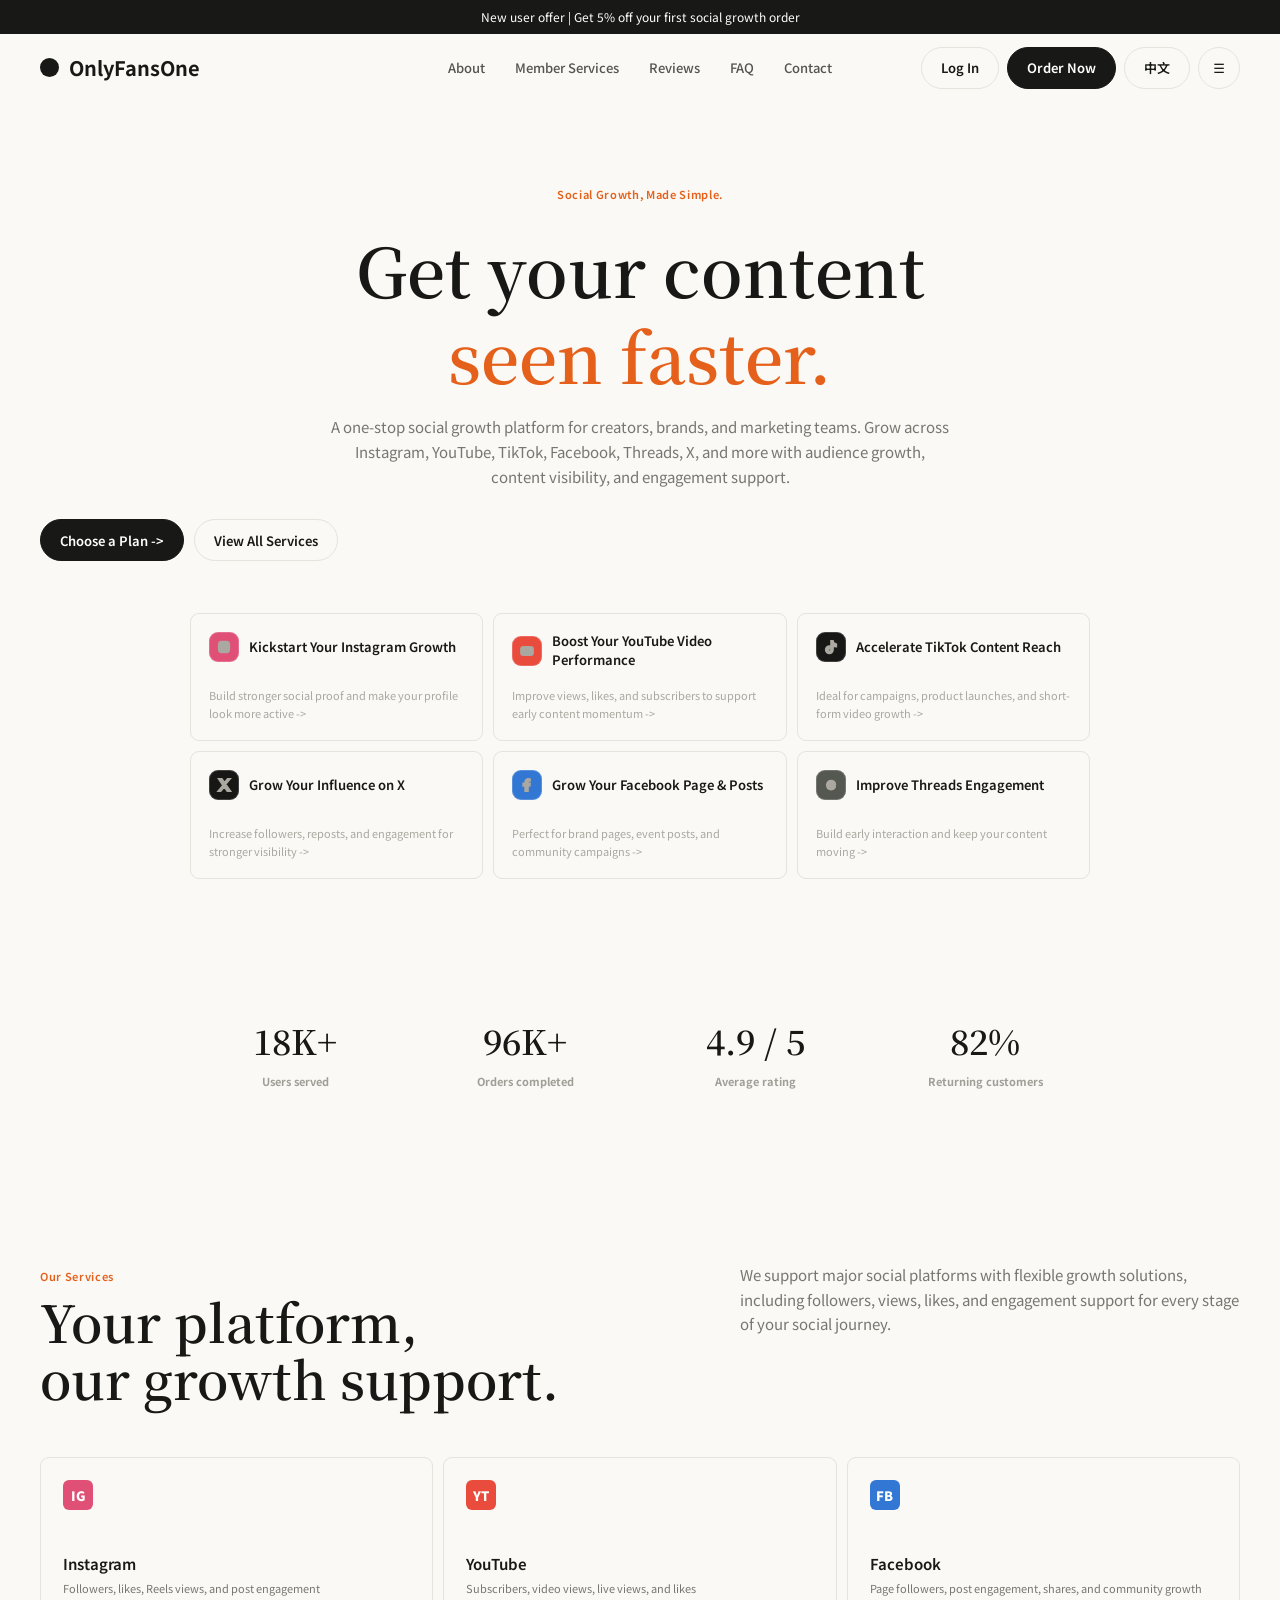
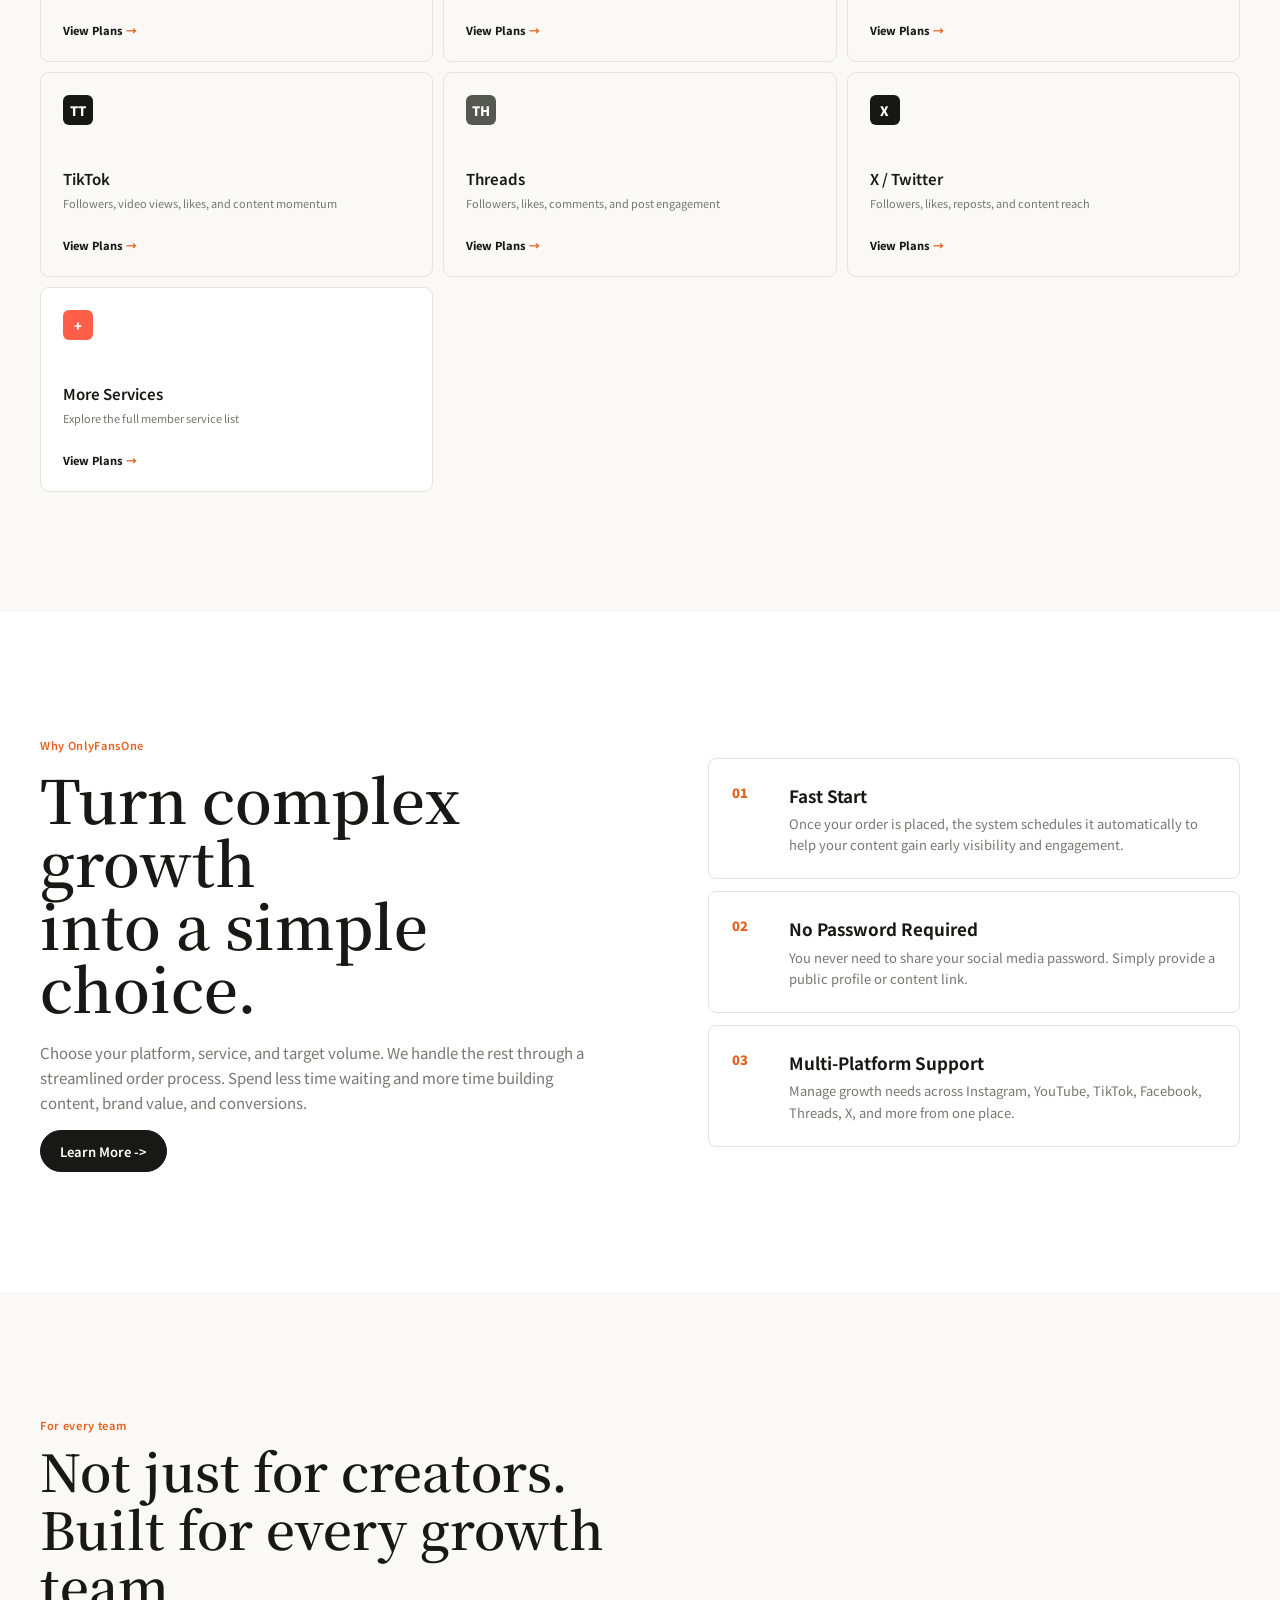
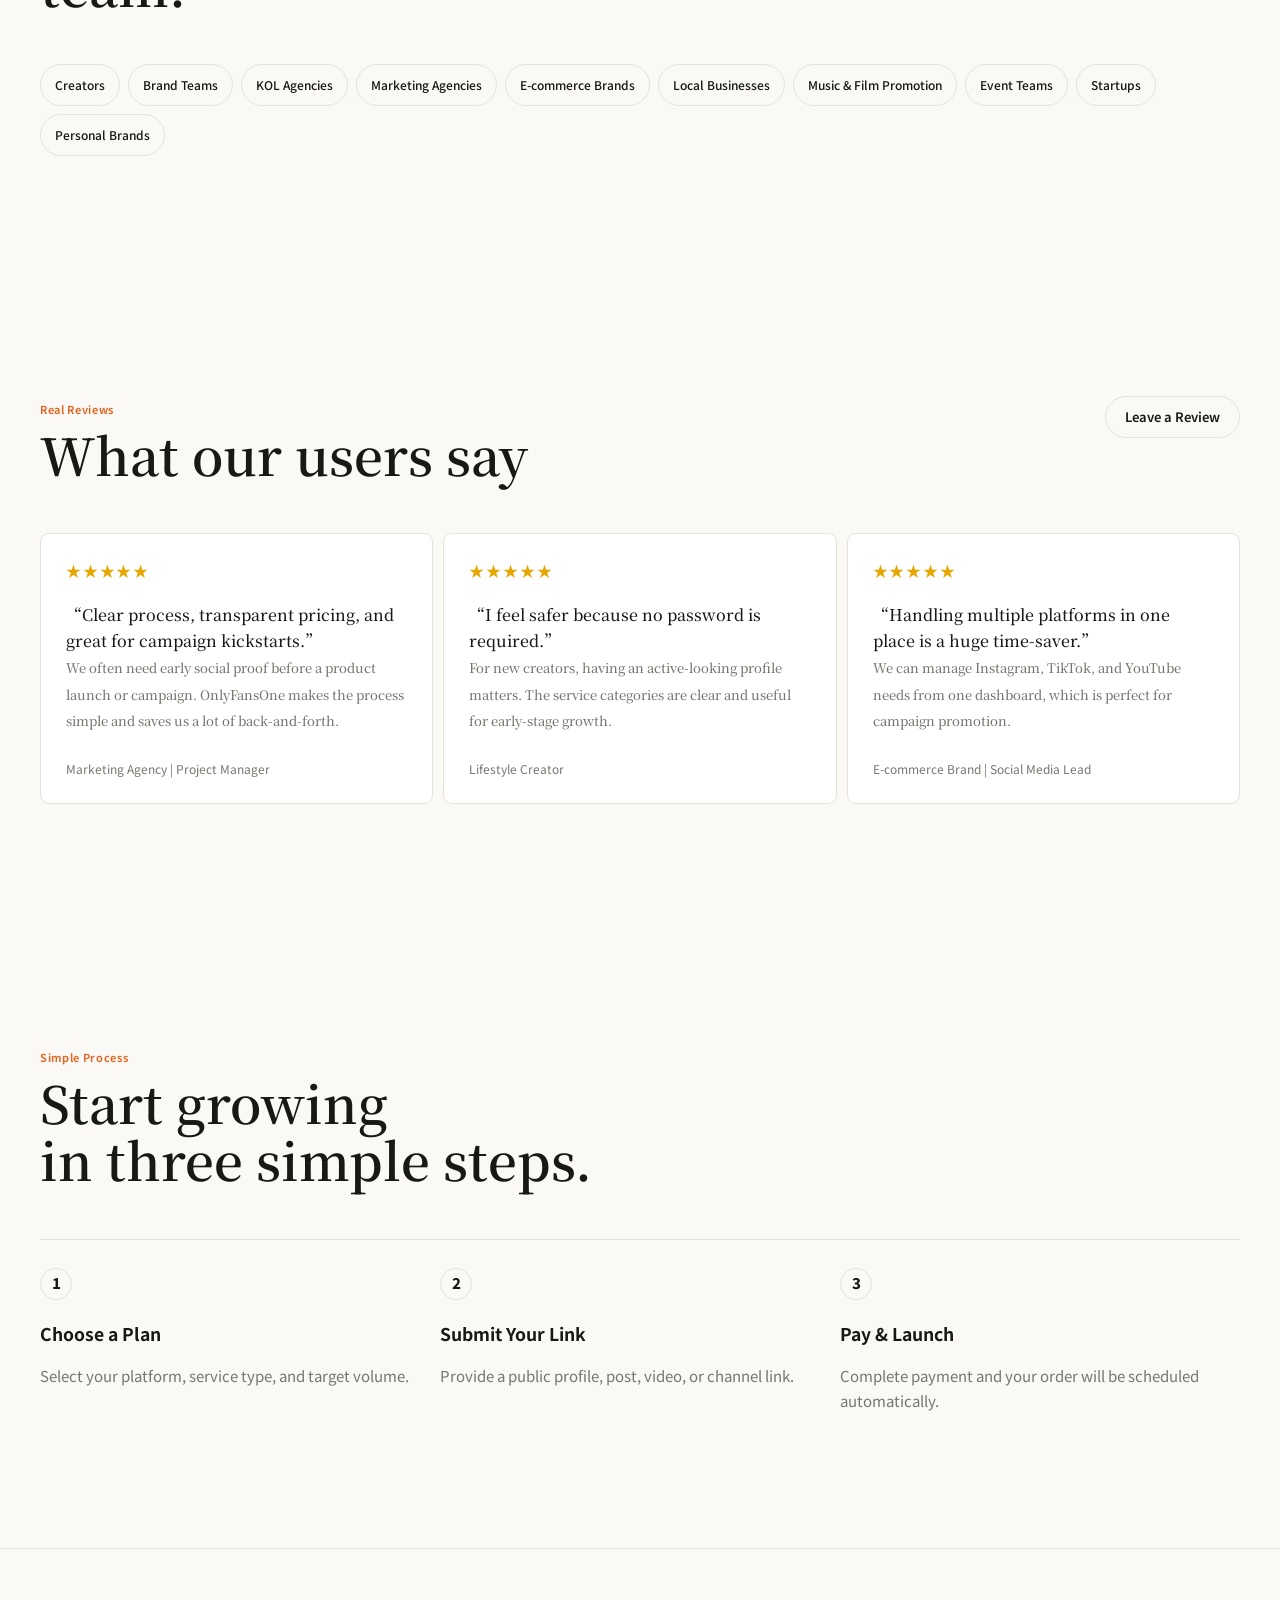
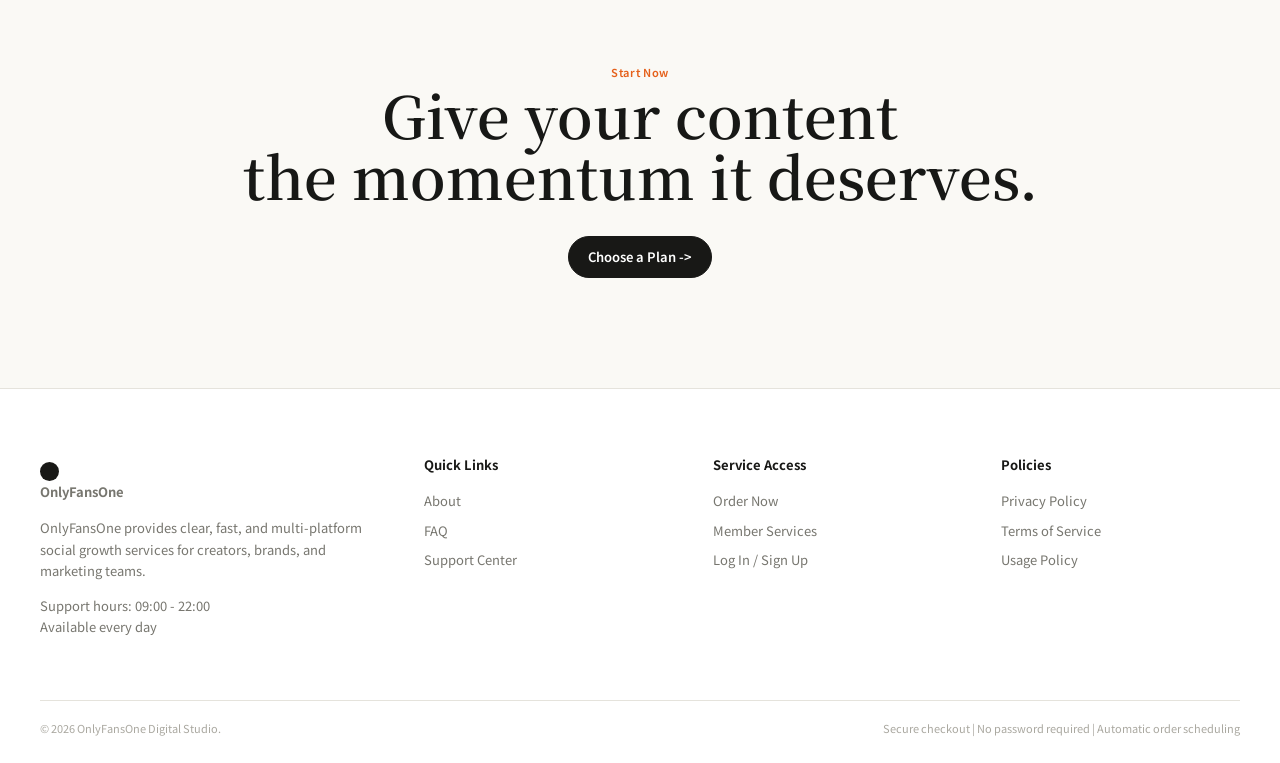
==== commit 08de1b4f: "Optimize order flow and homepage metrics" ====
--- a/index.html
+++ b/index.html
@@ -161,6 +161,22 @@
 .plan-grid { display: grid; grid-template-columns: repeat(3, 1fr); gap: 8px; margin-top: 10px; }
 .plan-choice b, .plan-choice span { display: block; }
 .plan-choice span { color: var(--coral-dark); font-weight: 800; }
+.custom-quantity {
+  margin-top: 10px;
+  padding: 14px;
+  border: 1px solid var(--line);
+  border-radius: 7px;
+  display: grid;
+  grid-template-columns: 1fr minmax(180px, 260px);
+  gap: 10px;
+  align-items: center;
+  background: #fff;
+  transition: .15s ease;
+}
+.custom-quantity.selected { border-color: var(--teal); background: var(--teal-soft); }
+.custom-quantity .field-label { margin: 0; }
+.custom-quantity small { grid-column: 1 / -1; color: var(--coral-dark); font-weight: 800; }
+.custom-quantity small:empty { display: none; }
 .tag { display: inline-flex; padding: 3px 7px; border-radius: 4px; color: #fff; background: var(--coral); font-size: 10px; font-weight: 800; }
 .summary-row { padding: 11px 0; border-bottom: 1px solid var(--line); display: flex; justify-content: space-between; gap: 15px; font-size: 13px; }
 .summary-total { padding: 20px 0; display: flex; align-items: center; justify-content: space-between; }
@@ -238,6 +254,7 @@
   .section-head, .cta-inner { align-items: flex-start; flex-direction: column; }
   .section-head h2 { font-size: 34px; }
   .platform-grid, .testimonial-grid, .steps, .plan-grid, .choice-grid, .checkout-grid, .radio-row { grid-template-columns: 1fr; }
+  .custom-quantity { grid-template-columns: 1fr; }
   .platform-card { min-height: 160px; }
   .footer-grid { grid-template-columns: 1fr; gap: 30px; }
   .footer-bottom { flex-direction: column; gap: 8px; }
@@ -315,13 +332,29 @@
 .quick-workflows { max-width: 900px; margin: 48px auto 0; display: grid; grid-template-columns: repeat(3, 1fr); gap: 10px; text-align: left; }
 .quick-workflows a { min-height: 128px; padding: 18px; border: 1px solid var(--line); border-radius: 9px; display: flex; flex-direction: column; justify-content: space-between; background: transparent; transition: .2s ease; }
 .quick-workflows a:hover { background: #fff; border-color: #c8c5bd; transform: translateY(-2px); }
-.quick-workflows b { font-size: 13px; font-weight: 600; }
+.workflow-head { display: flex; align-items: center; gap: 10px; }
+.workflow-logo {
+  width: 30px;
+  height: 30px;
+  border-radius: 9px;
+  display: inline-grid;
+  flex: 0 0 auto;
+  place-items: center;
+  color: #fff;
+  background: var(--logo-color, var(--ink));
+  box-shadow: inset 0 0 0 1px rgba(255,255,255,.18);
+}
+.workflow-logo svg { width: 18px; height: 18px; fill: currentColor; stroke: currentColor; stroke-width: 1.8; }
+.workflow-logo svg path, .workflow-logo svg rect, .workflow-logo svg circle { vector-effect: non-scaling-stroke; }
+.quick-workflows b { font-size: 13px; font-weight: 600; line-height: 1.4; }
 .quick-workflows span { color: #aaa8a0; font-size: 11px; }
+.quick-workflows .workflow-head { color: var(--ink); font-size: inherit; }
 .hero-more { margin-top: 24px; }
 .trust-band { padding: 44px 0 52px; color: var(--ink); background: var(--paper); }
 .trust-row { max-width: 900px; margin: 0 auto; display: grid; grid-template-columns: repeat(4, 1fr); text-align: center; }
 .trust-row span { display: block; }
 .trust-row b { display: block; font-family: "Noto Serif TC", serif; font-size: 34px; font-weight: 600; }
+.trust-row .count-up { font-variant-numeric: tabular-nums; }
 .trust-row small { color: #a09e97; font-size: 11px; }
 
 .platform-grid { grid-template-columns: repeat(3, 1fr); gap: 10px; }
@@ -359,7 +392,7 @@
 .panel { border-color: var(--line); border-radius: 9px; box-shadow: none; }
 .order-main, .order-side, .auth-panel, .contact-card, .quote-card { background: #fff; }
 .choice, .plan-choice, .input, .select, .radio-card { border-radius: 7px; }
-.choice:hover, .choice.selected, .plan-choice:hover, .plan-choice.selected { border-color: #bcb8ae; background: #f5f3ed; }
+.choice:hover, .choice.selected, .plan-choice:hover, .plan-choice.selected, .custom-quantity.selected { border-color: #bcb8ae; background: #f5f3ed; }
 .progress span.active { background: var(--coral); }
 .summary-total b:last-child, .service-table td:nth-child(4) { color: var(--coral-dark); }
 .service-table th { background: #f4f2ed; }
@@ -515,14 +548,13 @@
       checkoutDescription: "Final step. Confirm your target link and payment details.",
       targetUrl: "Target URL *",
       targetHint: "Please enter the full public link of your profile, post, video, or channel.",
-      invoice: "Invoice Type *",
-      invoicePersonal: "Electronic Invoice",
-      invoiceCompany: "Company Invoice",
+      quantity: "Quantity",
+      customQuantity: "Custom quantity",
+      customQuantityPlaceholder: "Enter custom quantity",
       payment: "Payment Method *",
-      card: "Credit Card",
-      atm: "ATM Transfer",
-      linePay: "LINE Pay",
-      mobilePay: "Mobile payment",
+      alipay: "Alipay",
+      wechat: "WeChat Pay",
+      paypal: "PayPal",
       remember: "Remember my details on this browser",
       agree: "I have read and agree to the",
       terms: "Terms of Service",
@@ -745,14 +777,13 @@
       checkoutDescription: "最后一步，确认目标链接与付款信息。",
       targetUrl: "目标网址 *",
       targetHint: "请填写公开账号、帖子、视频或频道的完整链接。",
-      invoice: "发票类型 *",
-      invoicePersonal: "电子发票",
-      invoiceCompany: "企业发票",
+      quantity: "数量",
+      customQuantity: "自定义数量",
+      customQuantityPlaceholder: "请输入自定义数量",
       payment: "付款方式 *",
-      card: "信用卡",
-      atm: "ATM 转账",
-      linePay: "LINE Pay",
-      mobilePay: "行动支付",
+      alipay: "支付宝",
+      wechat: "微信",
+      paypal: "PayPal",
       remember: "记住本次资料于此浏览器",
       agree: "我已阅读并同意",
       terms: "使用政策与服务条款",
@@ -861,19 +892,18 @@
 };
 
 const platformBase = [
-  { name: "Instagram", mark: "IG", color: "#df4f76" },
-  { name: "YouTube", mark: "YT", color: "#e94b3c" },
-  { name: "Facebook", mark: "FB", color: "#3377d4" },
-  { name: "TikTok", mark: "TT", color: "#171816" },
-  { name: "Threads", mark: "TH", color: "#555851" },
-  { name: "X / Twitter", mark: "X", color: "#171816" }
+  { name: "Instagram", mark: "IG", icon: "instagram", color: "#df4f76" },
+  { name: "YouTube", mark: "YT", icon: "youtube", color: "#e94b3c" },
+  { name: "Facebook", mark: "FB", icon: "facebook", color: "#3377d4" },
+  { name: "TikTok", mark: "TT", icon: "tiktok", color: "#171816" },
+  { name: "Threads", mark: "TH", icon: "threads", color: "#555851" },
+  { name: "X / Twitter", mark: "X", icon: "x", color: "#171816" }
 ];
 
 const plans = [
-  { qty: 100, price: 50, original: 60 }, { qty: 250, price: 120, original: 145 },
-  { qty: 500, price: 235, original: 280 }, { qty: 1000, price: 460, original: 550 },
-  { qty: 2500, price: 1125, original: 1320 }, { qty: 5000, price: 2200, original: 2600 },
-  { qty: 10000, price: 4300, original: 5100 }, { qty: 25000, price: 10250, original: 12300 },
+  { qty: 100, price: 50, original: 60 }, { qty: 500, price: 235, original: 280 },
+  { qty: 1000, price: 460, original: 550 }, { qty: 5000, price: 2200, original: 2600 },
+  { qty: 10000, price: 4300, original: 5100 },
   { qty: 50000, price: 20000, original: 24500 }
 ];
 
@@ -903,7 +933,33 @@
   });
 }
 function money(value) { return `${t().currency} ${Number(value).toLocaleString("en-US")}`; }
+function quantity(value) { return Number(value || 0).toLocaleString("en-US"); }
+function planForQuantity(value, custom = false) {
+  const qty = Math.max(1, Math.round(Number(value) || 0));
+  const exact = plans.find(plan => plan.qty === qty);
+  if (exact) return { ...exact, custom };
+  const tier = plans.reduce((best, plan) => (plan.qty <= qty ? plan : best), plans[0]);
+  const price = Math.max(1, Math.ceil((tier.price / tier.qty) * qty));
+  const original = Math.max(price + 1, Math.ceil((tier.original / tier.qty) * qty));
+  return { qty, price, original, custom: true };
+}
 function platformMark(name) { return platformBase.find(p => p.name === name)?.mark || name.slice(0, 2); }
+function platformMeta(name) { return platformBase.find(p => p.name === name); }
+function platformLogo(name, className = "workflow-logo") {
+  const meta = platformMeta(name);
+  const icon = meta?.icon || "default";
+  const color = meta?.color || "#171816";
+  const label = meta?.mark || name.slice(0, 2);
+  const icons = {
+    instagram: `<svg viewBox="0 0 24 24" aria-hidden="true"><rect x="5" y="5" width="14" height="14" rx="4"></rect><circle cx="12" cy="12" r="3.2"></circle><circle cx="16.4" cy="7.6" r="1"></circle></svg>`,
+    youtube: `<svg viewBox="0 0 24 24" aria-hidden="true"><rect x="4" y="6.5" width="16" height="11" rx="3.2"></rect><path d="M10.6 9.4v5.2L15.4 12z"></path></svg>`,
+    facebook: `<svg viewBox="0 0 24 24" aria-hidden="true"><path d="M13.2 20v-7h2.4l.4-3h-2.8V8.1c0-.9.3-1.5 1.6-1.5H16V4.1c-.3 0-1.3-.1-2.4-.1-2.4 0-4 1.5-4 4.1V10H7v3h2.6v7z"></path></svg>`,
+    tiktok: `<svg viewBox="0 0 24 24" aria-hidden="true"><path d="M14.5 4c.4 2.5 1.9 4 4.5 4.3v3.1a7.4 7.4 0 0 1-4.4-1.5v5.8a4.8 4.8 0 1 1-4.8-4.8c.4 0 .7 0 1.1.1v3.3a1.8 1.8 0 1 0 1.2 1.7V4z"></path></svg>`,
+    threads: `<svg viewBox="0 0 24 24" aria-hidden="true"><path d="M17.7 11.2c-.3-3.1-2.2-5-5.5-5-3.4 0-5.8 2.4-5.8 5.9 0 3.6 2.3 5.9 5.9 5.9 2.3 0 4.1-1 5-2.8.5-1.1.2-2.5-.7-3.3-.5-.4-1.1-.7-1.9-.9-.7-1.5-2-2.2-3.8-2.1-1 .1-1.9.4-2.7 1l1.3 1.9c.4-.4.9-.6 1.6-.7.8 0 1.4.2 1.7.7l-1.7.2c-2 .3-3.2 1.3-3.2 2.9 0 1.5 1.2 2.7 3.1 2.7 2 0 3.5-1 4-2.8.6.2.8.6.6 1-.4 1-1.6 1.6-3.2 1.6-2.4 0-3.8-1.6-3.8-4.3s1.5-4.3 3.7-4.3c2.1 0 3.2 1.1 3.4 3.2z"></path></svg>`,
+    x: `<svg viewBox="0 0 24 24" aria-hidden="true"><path d="M5 4h4.1l3.5 5 4.2-5H20l-5.9 6.9L20.5 20h-4.1l-4-5.7L7.6 20H4.4l6.4-7.5z"></path></svg>`
+  };
+  return `<span class="${className}" style="--logo-color:${color}" aria-hidden="true">${icons[icon] || label}</span>`;
+}
 function getPage() {
   if (location.protocol === "file:") return location.hash.replace(/^#\/?|\/$/g, "").split("?")[0] || "home";
   const path = location.pathname.replace(/\/index\.html$/, "/");
@@ -951,9 +1007,8 @@
     <div class="container nav-inner">
       <a href="/" data-link class="brand"><span class="brand-mark">O</span> ${BRAND}</a>
       <div class="nav-links" id="navLinks">
-        <a href="/about" data-link>${c.nav.about}</a><a href="/#testimonials" data-link>${c.nav.reviews}</a>
+        <a href="/about" data-link>${c.nav.about}</a><a href="/user/services" data-link>${c.nav.services}</a><a href="/#testimonials" data-link>${c.nav.reviews}</a>
         <a href="/user/faq" data-link>${c.nav.faq}</a><a href="/contact" data-link>${c.nav.contact}</a>
-        <a href="/user/services" data-link>${c.nav.services}</a>
       </div>
       <div class="nav-actions">
         <a class="btn btn-secondary" href="/user/auth/login" data-link>${c.nav.login}</a>
@@ -1002,11 +1057,11 @@
           </div>
           <div class="hero-actions"><a href="/guest/marketing-plans" data-link class="btn btn-coral">${h.primary}</a><a href="/user/services" data-link class="btn btn-secondary">${h.secondary}</a></div>
           <div class="quick-workflows">
-            ${h.workflows.map(([platform, title, desc]) => `<a href="/guest/marketing-plans?type=${encodeURIComponent(platform)}" data-link data-platform="${platform}"><b>${title}</b><span>${desc} -></span></a>`).join("")}
+            ${h.workflows.map(([platform, title, desc]) => `<a href="/guest/marketing-plans?type=${encodeURIComponent(platform)}" data-link data-platform="${platform}"><span class="workflow-head">${platformLogo(platform)}<b>${title}</b></span><span>${desc} -></span></a>`).join("")}
           </div>
         </div>
       </section>
-      <div class="trust-band"><div class="container trust-row">${h.metrics.map(x => `<span><b>${x[0]}</b><small>${x[1]}</small></span>`).join("")}</div></div>
+      <div class="trust-band"><div class="container trust-row">${h.metrics.map(x => `<span><b class="count-up" data-count="${x[0]}">0</b><small>${x[1]}</small></span>`).join("")}</div></div>
       <section class="section" id="services"><div class="container"><div class="section-head"><div><span class="eyebrow">${h.servicesEyebrow}</span><h2>${h.servicesTitle}</h2></div><p>${h.servicesDescription}</p></div><div class="platform-grid">${platformCards()}</div></div></section>
       <section class="section value-band"><div class="container value-layout"><div><span class="eyebrow" style="color:#e5601a">${h.whyEyebrow}</span><h2>${h.whyTitle}</h2><p>${h.whyDescription}</p><a href="/about" data-link class="btn btn-coral">${h.whyButton}</a></div><div class="value-list">${h.values.map((x,i)=>`<div class="value-item"><span class="value-number">${String(i+1).padStart(2,"0")}</span><div><h3>${x[0]}</h3><p>${x[1]}</p></div></div>`).join("")}</div></div></section>
       <section class="section"><div class="container"><div class="section-head"><div><span class="eyebrow">${h.teamsEyebrow}</span><h2>${h.teamsTitle}</h2></div></div><div class="industry-list">${h.teams.map(x => `<span>${x}</span>`).join("")}</div></div></section>
@@ -1019,13 +1074,13 @@
   const c = t();
   if (state.complete) return `<main class="section"><div class="container"><div class="panel success-box"><div class="success-icon">✓</div><span class="eyebrow">${c.order.received}</span><h1>${c.order.successTitle}</h1><p class="muted">${c.order.successText.replace("{order}", Date.now().toString().slice(-8))}</p><a href="/" data-link class="btn">${c.order.backHome}</a></div></div></main>`;
   const itemOptions = itemsByPlatform()[state.platform] || [];
-  const side = `<aside class="panel order-side"><span class="eyebrow">Order summary</span><h3>${c.order.summary}</h3><div class="summary-row"><span>${c.order.platform}</span><b>${state.platform}</b></div><div class="summary-row"><span>${c.order.service}</span><b>${state.item || c.order.notSelected}</b></div><div class="summary-row"><span>${c.order.targetVolume}</span><b>${state.plan ? state.plan.qty.toLocaleString() : "-"}</b></div><div class="summary-total"><b>${c.order.total}</b><b>${state.plan ? money(state.plan.price) : c.order.noAmount}</b></div><p class="small muted">${c.order.secure}</p></aside>`;
+  const side = `<aside class="panel order-side"><span class="eyebrow">Order summary</span><h3>${c.order.summary}</h3><div class="summary-row"><span>${c.order.platform}</span><b>${state.platform}</b></div><div class="summary-row"><span>${c.order.service}</span><b>${state.item || c.order.notSelected}</b></div><div class="summary-row"><span>${c.order.targetVolume}</span><b id="orderQtySummary">${state.plan ? quantity(state.plan.qty) : "-"}</b></div><div class="summary-total"><b>${c.order.total}</b><b id="orderTotalSummary">${state.plan ? money(state.plan.price) : c.order.noAmount}</b></div><p class="small muted">${c.order.secure}</p></aside>`;
   if (state.checkout) {
     return `<main><div class="page-title"><div class="container"><span class="eyebrow">${c.order.checkoutEyebrow}</span><h1>${c.order.checkoutTitle}</h1><p>${c.order.checkoutDescription}</p></div></div><section class="section"><div class="container order-shell"><form class="panel order-main" id="checkoutForm"><div class="progress"><span class="active"></span><span class="active"></span><span class="active"></span></div><div class="checkout-grid">
       <label class="form-group full"><span class="field-label">${c.order.targetUrl}</span><input class="input" name="target" type="url" required placeholder="https://www.instagram.com/youraccount/"><small class="muted">${c.order.targetHint}</small></label>
       <label class="form-group"><span class="field-label">Email *</span><input class="input" name="email" type="email" required placeholder="you@example.com"></label>
-      <label class="form-group"><span class="field-label">${c.order.invoice}</span><select class="select"><option>${c.order.invoicePersonal}</option><option>${c.order.invoiceCompany}</option></select></label>
-      <div class="form-group full"><span class="field-label">${c.order.payment}</span><div class="radio-row"><label class="radio-card"><input type="radio" name="payment" value="card" required><b>${c.order.card}</b><small class="muted">Visa / Mastercard</small></label><label class="radio-card"><input type="radio" name="payment" value="atm"><b>${c.order.atm}</b><small class="muted">Virtual account</small></label><label class="radio-card"><input type="radio" name="payment" value="line"><b>${c.order.linePay}</b><small class="muted">${c.order.mobilePay}</small></label></div></div>
+      <label class="form-group"><span class="field-label">${c.order.quantity}</span><select class="select" name="quantity"><option value="${state.plan.qty}">${quantity(state.plan.qty)}</option></select></label>
+      <div class="form-group full"><span class="field-label">${c.order.payment}</span><div class="radio-row"><label class="radio-card"><input type="radio" name="payment" value="alipay" required><b>${c.order.alipay}</b></label><label class="radio-card"><input type="radio" name="payment" value="wechat"><b>${c.order.wechat}</b></label><label class="radio-card"><input type="radio" name="payment" value="paypal"><b>${c.order.paypal}</b></label></div></div>
       <div class="form-group full"><label class="check-row"><input type="checkbox" checked> ${c.order.remember}</label><label class="check-row"><input type="checkbox" name="terms" required> ${c.order.agree} <a href="/terms" data-link style="color:#0d8f7a">${c.order.terms}</a></label></div>
       <div class="form-group full"><button class="btn btn-coral" style="width:100%" type="submit">${c.order.payButton} · ${money(state.plan.price)}</button></div>
     </div></form>${side}</div></section></main>`;
@@ -1033,7 +1088,7 @@
   return `<main><div class="page-title"><div class="container"><span class="eyebrow">${c.order.orderEyebrow}</span><h1>${c.order.orderTitle}</h1><p>${c.order.orderDescription}</p></div></div><section class="section"><div class="container order-shell"><div class="panel order-main"><div class="progress"><span class="active"></span><span></span><span></span></div>
     <span class="field-label">${c.order.stepPlatform}</span><div class="choice-grid">${platforms().map(p=>`<button class="choice ${state.platform===p.name?"selected":""}" data-select-platform="${p.name}"><b>${p.mark} ${p.name}</b><small>${p.desc.split(",")[0]}</small></button>`).join("")}</div>
     <label><span class="field-label">${c.order.stepService}</span><select class="select" id="itemSelect"><option value="">${c.order.servicePlaceholder}</option>${itemOptions.map(x=>`<option ${state.item===x?"selected":""}>${x}</option>`).join("")}</select></label>
-    <div style="margin-top:25px"><span class="field-label">${c.order.stepVolume}</span><div class="plan-grid">${plans.map((p,i)=>`<button class="plan-choice ${state.plan?.qty===p.qty?"selected":""}" data-plan="${i}"><b>${p.qty.toLocaleString()}</b><span>${money(p.price)}</span><small><s>${money(p.original)}</s> <i class="tag">${c.order.save} ${Math.round((1-p.price/p.original)*100)}%</i></small></button>`).join("")}</div></div>
+    <div style="margin-top:25px"><span class="field-label">${c.order.stepVolume}</span><div class="plan-grid">${plans.map((p,i)=>`<button class="plan-choice ${!state.plan?.custom && state.plan?.qty===p.qty?"selected":""}" data-plan="${i}"><b>${quantity(p.qty)}</b><span>${money(p.price)}</span><small><s>${money(p.original)}</s> <i class="tag">${c.order.save} ${Math.round((1-p.price/p.original)*100)}%</i></small></button>`).join("")}</div><label class="custom-quantity ${state.plan?.custom ? "selected" : ""}"><span class="field-label">${c.order.customQuantity}</span><input class="input" id="customQty" type="number" min="1" step="1" inputmode="numeric" placeholder="${c.order.customQuantityPlaceholder}" value="${state.plan?.custom ? state.plan.qty : ""}"><small id="customQtyPrice">${state.plan?.custom ? money(state.plan.price) : ""}</small></label></div>
     <div class="notice"><b>${c.order.noticeTitle}</b> ${c.order.notice}</div>
     <button class="btn btn-coral" id="continueBtn" style="width:100%" ${!state.item || !state.plan ? "disabled": ""}>${c.order.continue}</button>
   </div>${side}</div></section></main>`;
@@ -1111,7 +1166,20 @@
   document.querySelector("#menuButton")?.addEventListener("click", () => document.querySelector("#navLinks").classList.toggle("open"));
   document.querySelectorAll("[data-select-platform]").forEach(el => el.addEventListener("click", () => { state.platform = el.dataset.selectPlatform; state.item = ""; state.plan = null; render(); }));
   document.querySelector("#itemSelect")?.addEventListener("change", e => { state.item = e.target.value; render(); });
-  document.querySelectorAll("[data-plan]").forEach(el => el.addEventListener("click", () => { state.plan = plans[Number(el.dataset.plan)]; render(); }));
+  document.querySelectorAll("[data-plan]").forEach(el => el.addEventListener("click", () => { state.plan = { ...plans[Number(el.dataset.plan)], custom: false }; render(); }));
+  document.querySelector("#customQty")?.addEventListener("input", e => {
+    state.plan = e.target.value ? planForQuantity(e.target.value, true) : null;
+    document.querySelectorAll(".plan-choice.selected").forEach(el => el.classList.remove("selected"));
+    e.target.closest(".custom-quantity")?.classList.toggle("selected", Boolean(state.plan));
+    const price = document.querySelector("#customQtyPrice");
+    if (price) price.textContent = state.plan ? money(state.plan.price) : "";
+    const qtySummary = document.querySelector("#orderQtySummary");
+    if (qtySummary) qtySummary.textContent = state.plan ? quantity(state.plan.qty) : "-";
+    const totalSummary = document.querySelector("#orderTotalSummary");
+    if (totalSummary) totalSummary.textContent = state.plan ? money(state.plan.price) : t().order.noAmount;
+    const continueButton = document.querySelector("#continueBtn");
+    if (continueButton) continueButton.disabled = !state.item || !state.plan;
+  });
   document.querySelector("#continueBtn")?.addEventListener("click", () => { state.checkout = true; render(); window.scrollTo({top:0}); });
   document.querySelector("#checkoutForm")?.addEventListener("submit", e => { e.preventDefault(); state.complete = true; render(); window.scrollTo({top:0}); });
   document.querySelectorAll("[data-faq]").forEach(el => el.addEventListener("click", () => el.closest(".faq-item").classList.toggle("open")));
@@ -1130,6 +1198,49 @@
   };
   search?.addEventListener("input", updateServices);
   filter?.addEventListener("change", updateServices);
+  animateCounters();
+}
+
+function splitMetric(value) {
+  const match = String(value).match(/^([\d.]+)(.*)$/);
+  if (!match) return { target: 0, decimals: 0, suffix: "" };
+  const target = Number(match[1]);
+  const decimals = match[1].includes(".") ? match[1].split(".")[1].length : 0;
+  return { target, decimals, suffix: match[2] };
+}
+
+function animateCounter(el) {
+  if (el.dataset.done === "true") return;
+  el.dataset.done = "true";
+  const metric = splitMetric(el.dataset.count);
+  const duration = 1400;
+  const started = performance.now();
+  const tick = now => {
+    const progress = Math.min((now - started) / duration, 1);
+    const eased = 1 - Math.pow(1 - progress, 3);
+    const value = metric.target * eased;
+    el.textContent = `${value.toFixed(metric.decimals)}${metric.suffix}`;
+    if (progress < 1) requestAnimationFrame(tick);
+    else el.textContent = el.dataset.count;
+  };
+  requestAnimationFrame(tick);
+}
+
+function animateCounters() {
+  const counters = [...document.querySelectorAll(".count-up")];
+  if (!counters.length) return;
+  if (!("IntersectionObserver" in window)) {
+    counters.forEach(animateCounter);
+    return;
+  }
+  const observer = new IntersectionObserver(entries => {
+    entries.forEach(entry => {
+      if (!entry.isIntersecting) return;
+      animateCounter(entry.target);
+      observer.unobserve(entry.target);
+    });
+  }, { threshold: .35 });
+  counters.forEach(el => observer.observe(el));
 }
 
 window.addEventListener("popstate", render);
